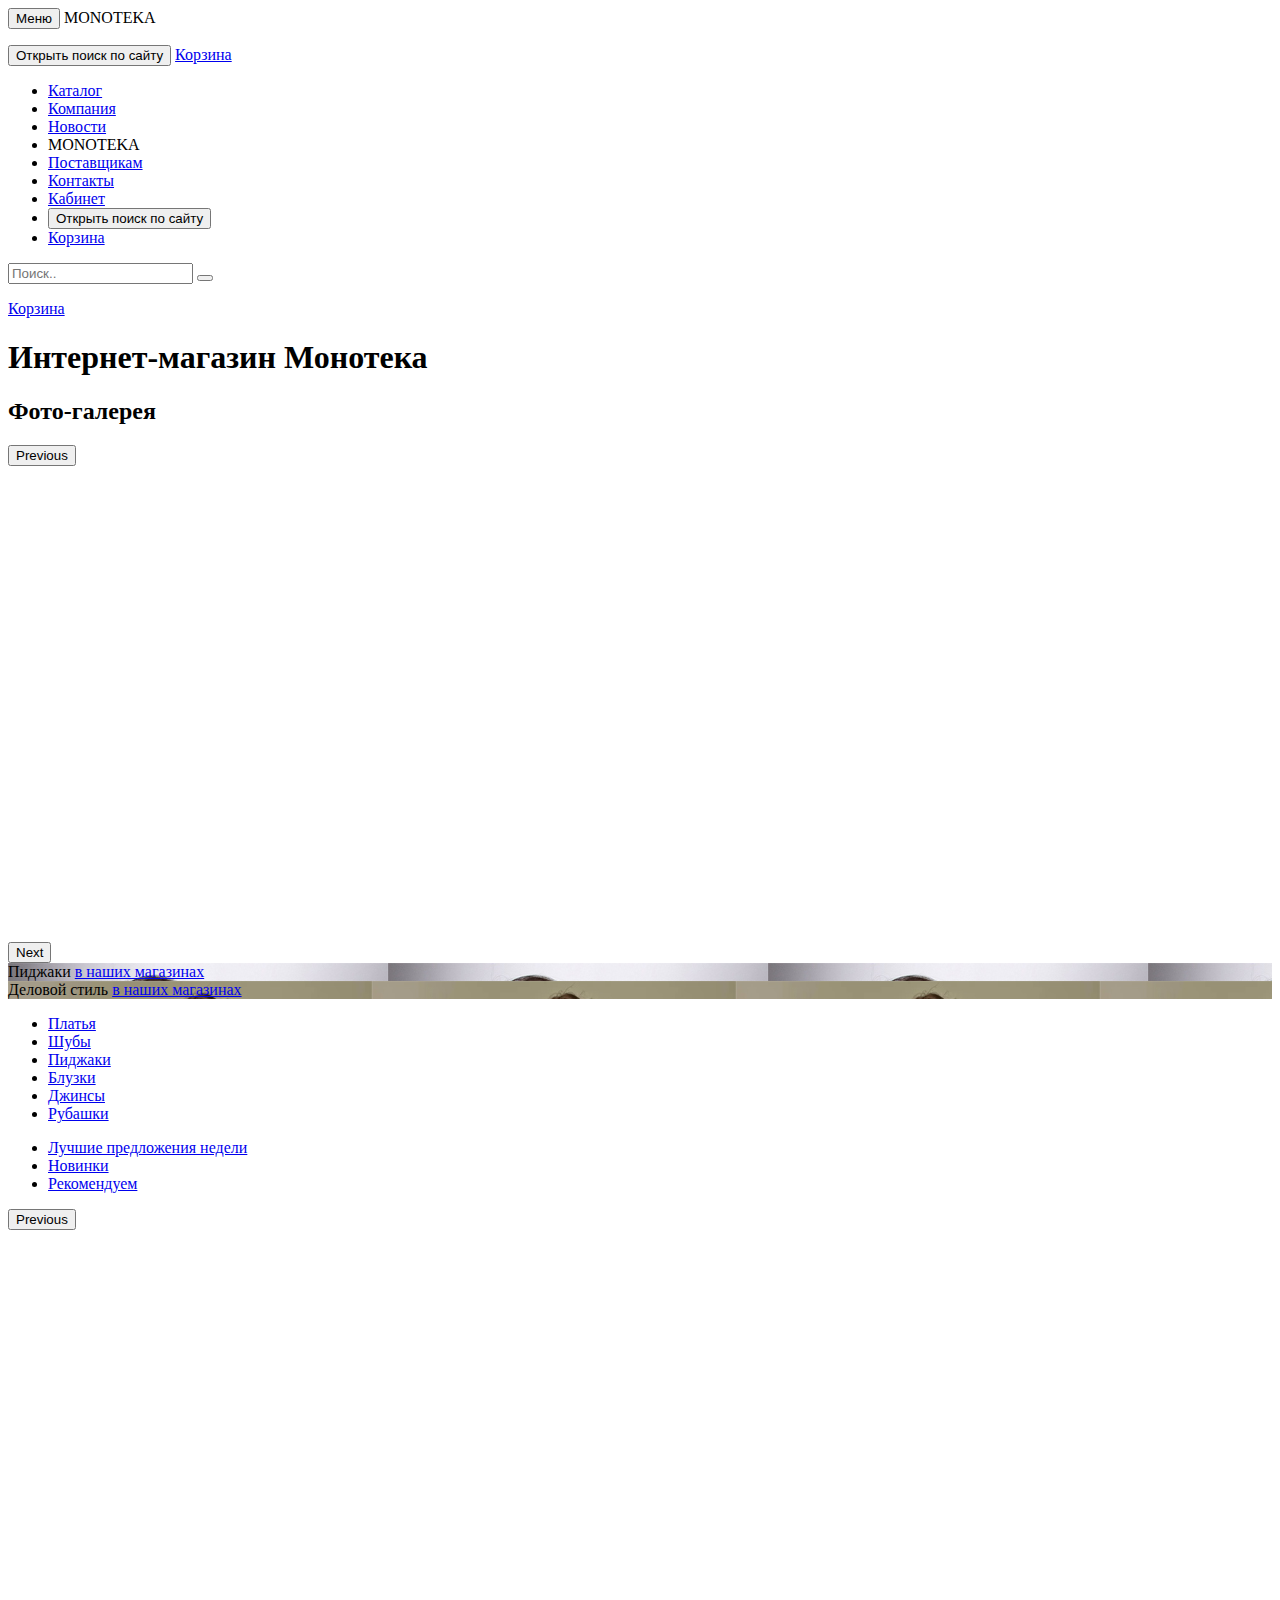
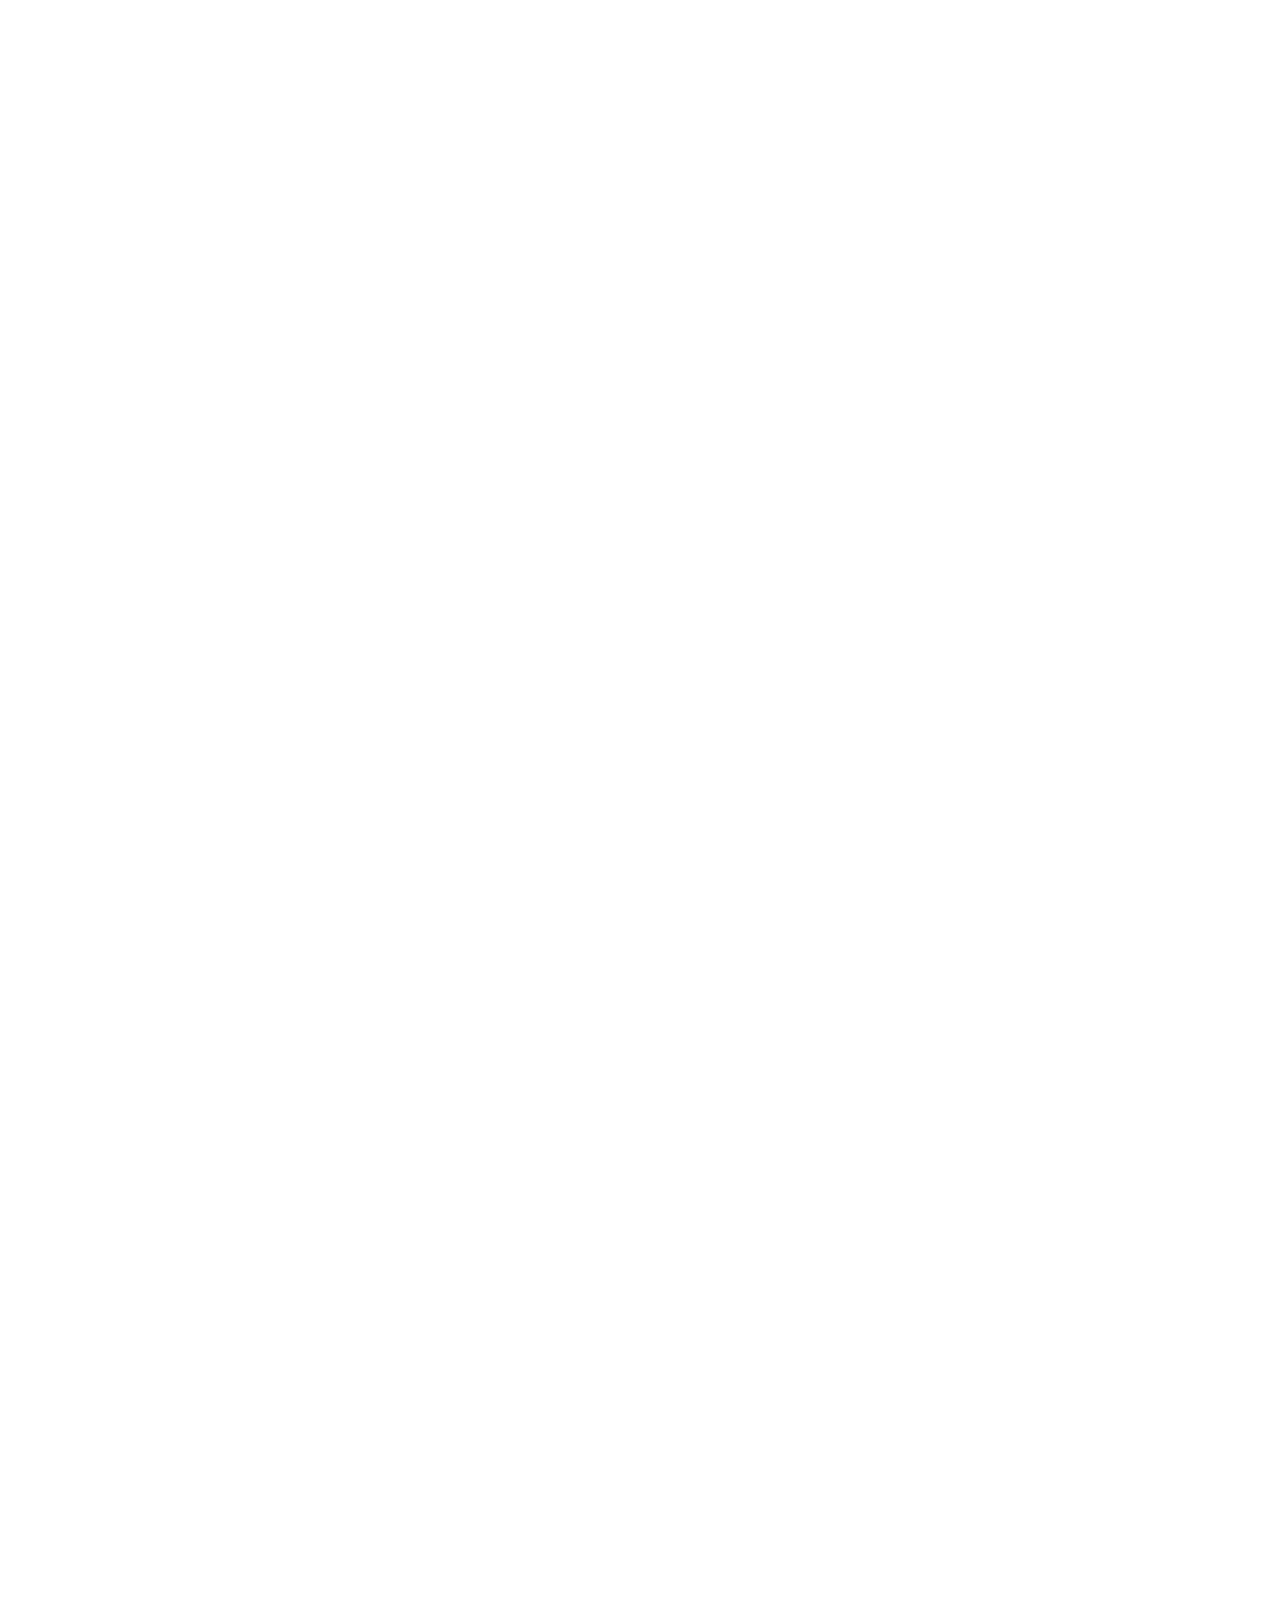
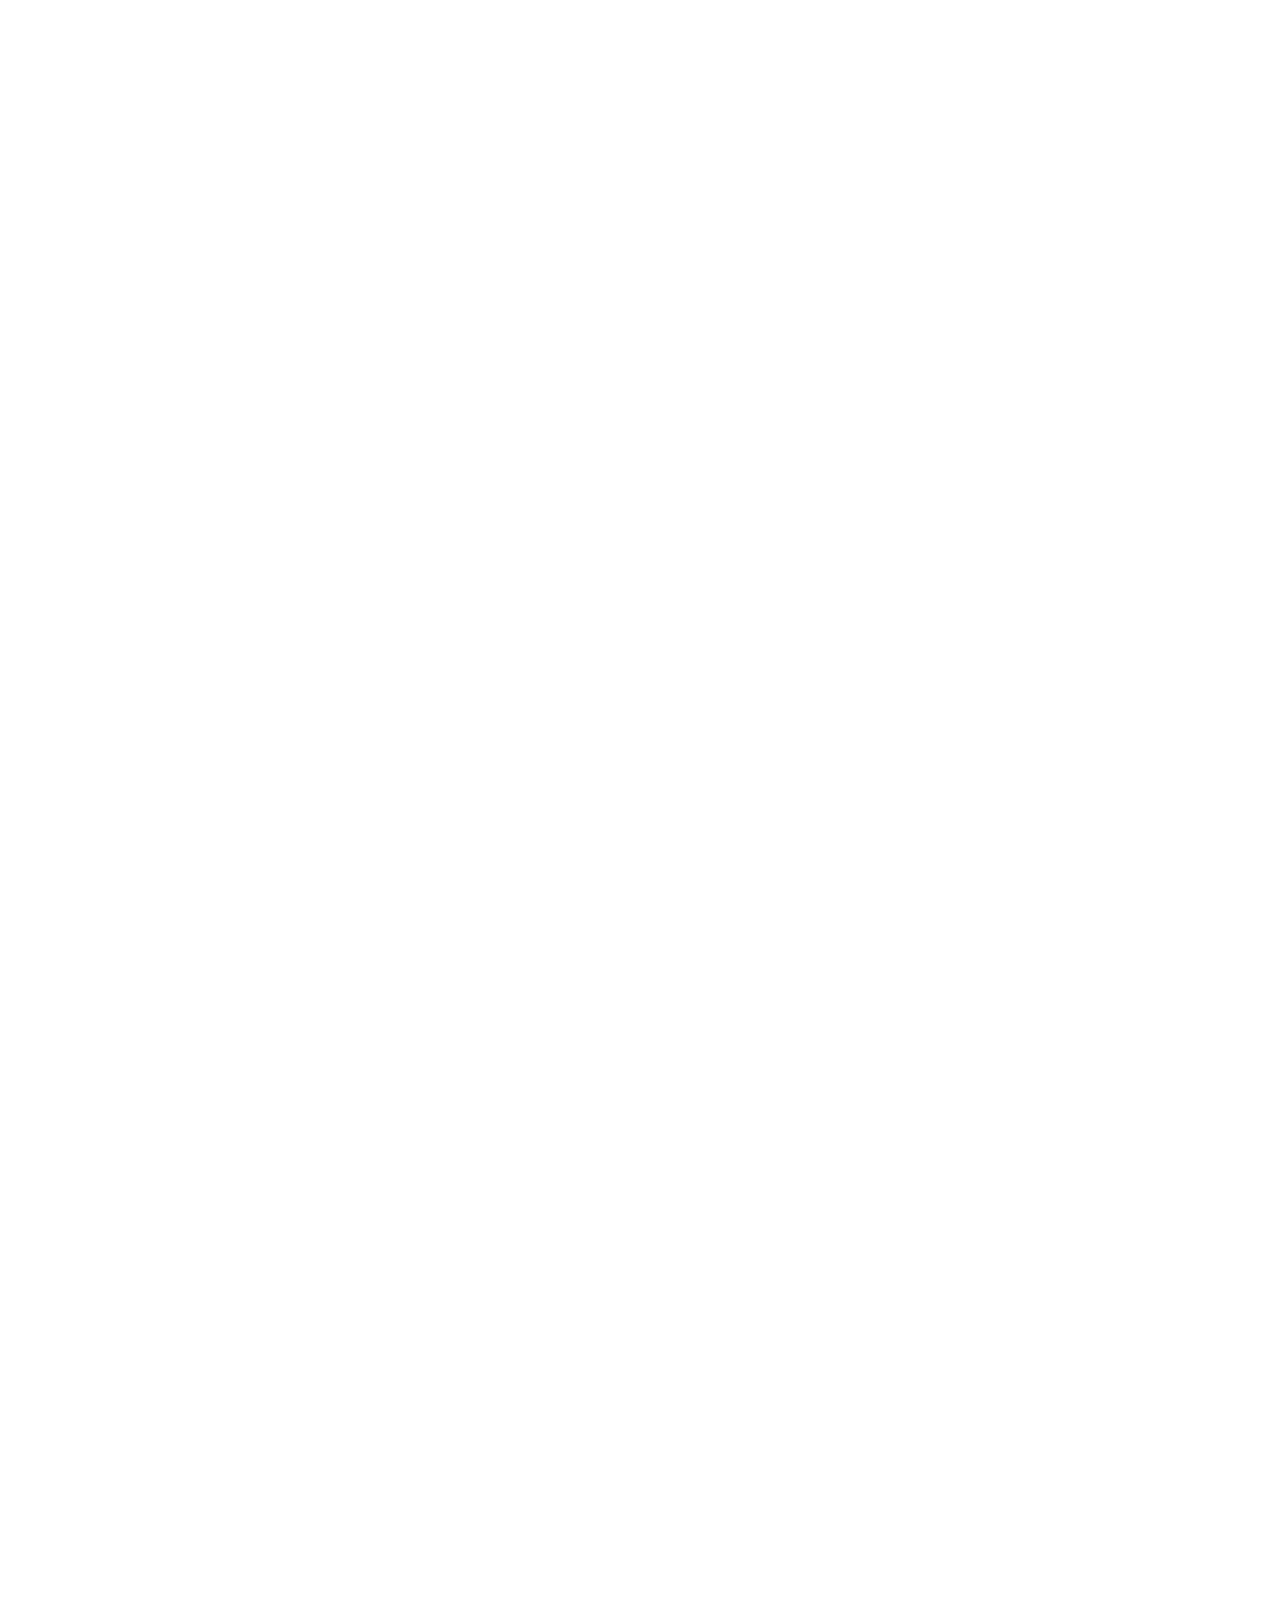
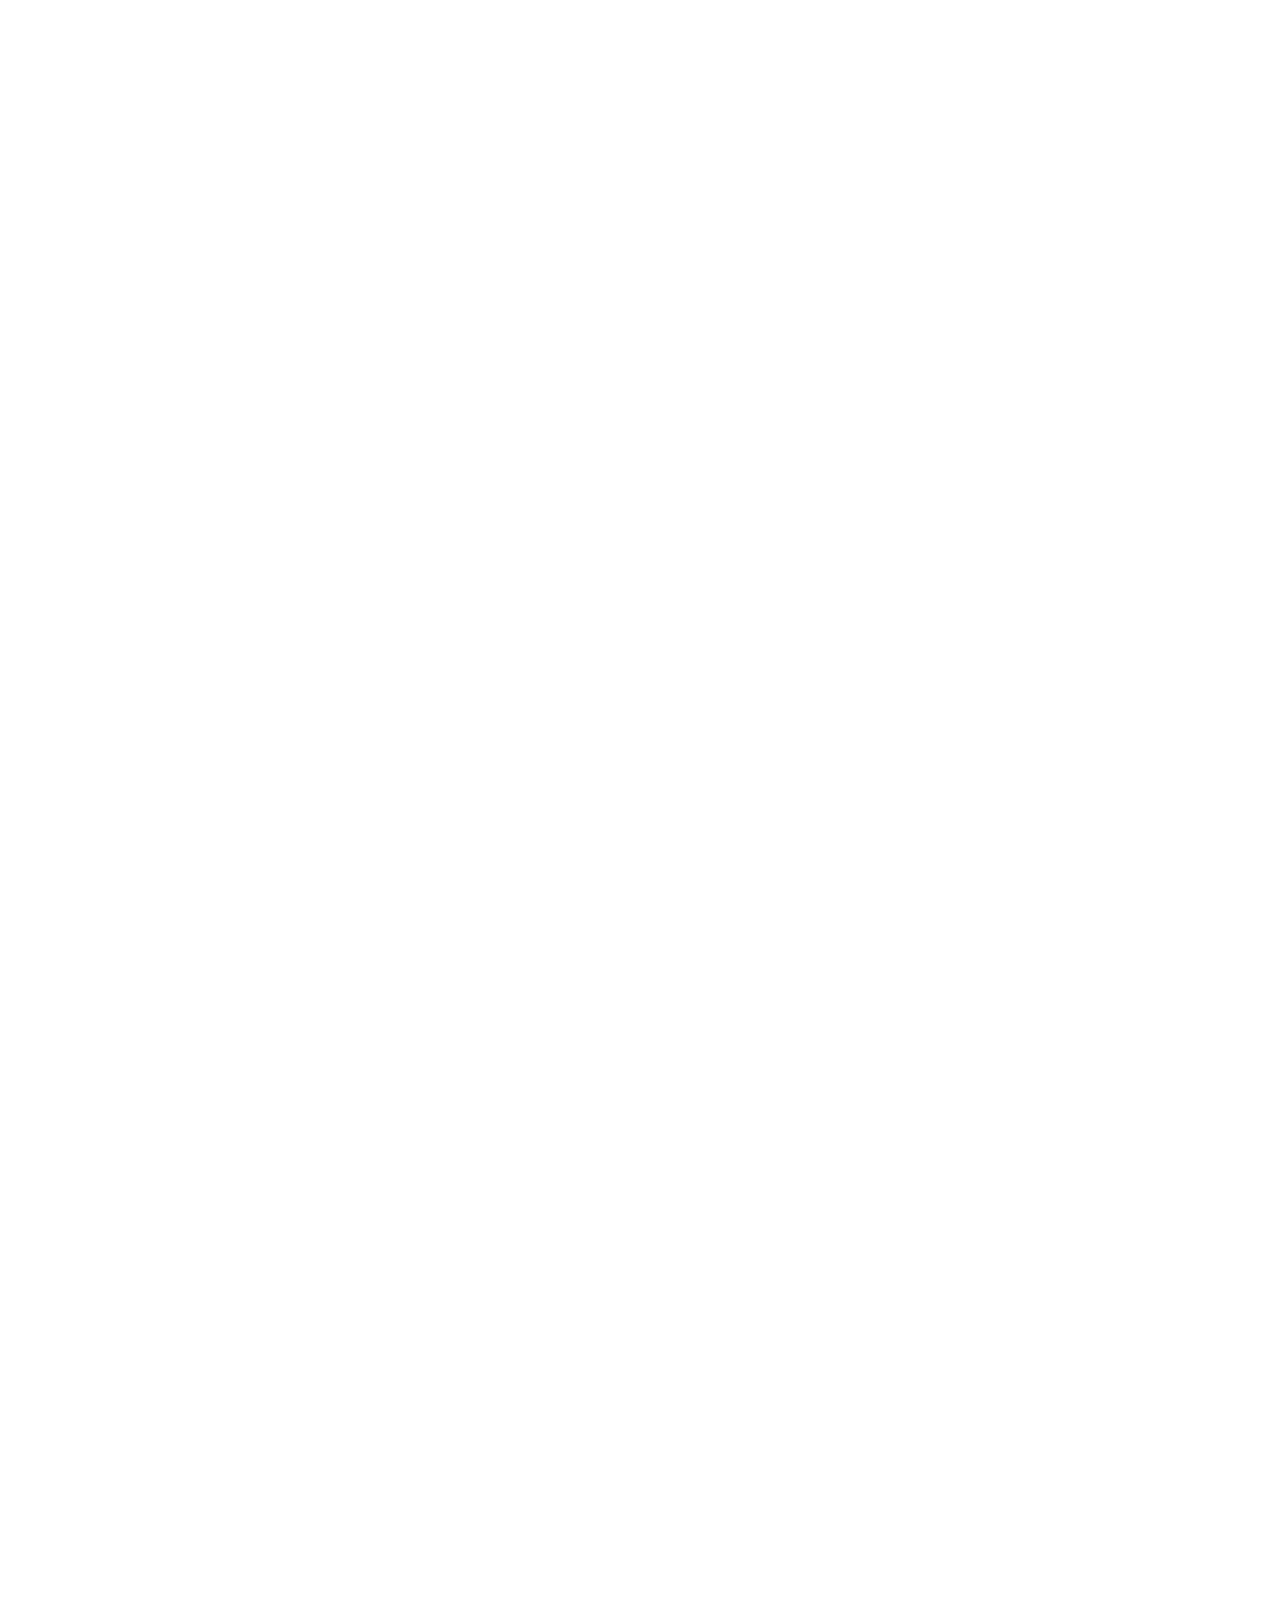
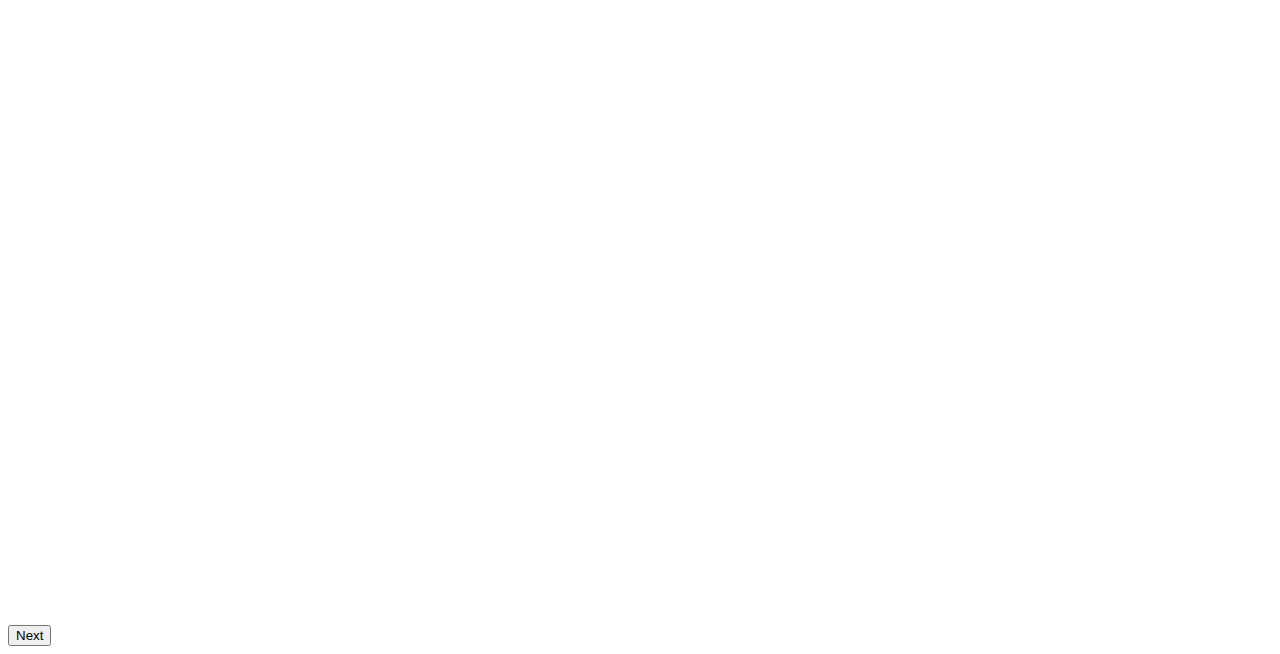
==== pages/commerce/index.html @ 4ea8a6a6 "Верстка одностраничного магазина" ====
<!DOCTYPE html>
<html lang="ru">
  <head>
    <meta charset="UTF-8">
    <link rel="stylesheet" href="/assets/css/style.min.css">
    <link rel="stylesheet" type="text/css" href="/assets/vendors/slick/slick.css">
    <link rel="stylesheet" type="text/css" href="/assets/vendors/slick/slick-theme.css">
    <!-- Useful meta tags -->
    <meta name="viewport" content="width=device-width, initial-scale=1, shrink-to-fit=no">
    <meta name="description" content="">
    <meta name="keywords" content="">
    <meta name="robots" content="index, follow, noodp">
    <meta name="googlebot" content="index, follow">
    <meta name="google" content="notranslate">
    <meta name="format-detection" content="telephone=no">
    <title> Монотека </title>
  </head>
  <body>
    <header class="page-header">
  <div class="container">

    <div class="page-header__mobile-nav">
      <button class="menu-btn menu-btn--closed" type="button" aria-label="Открыть меню">
        <span class="visually-hidden">Меню</span>
      </button>
      <a class="logo logo--mobile">
        <span>MONO</span><span>TEKA</span>
      </a>
      <p class="page-header__wrapper">
        <button class="page-header__btn search-form__btn--mobile" type="button">
          <span class="visually-hidden">Открыть поиск по сайту</span>
        </button>
        <a class="cart" href="#" aria-label="Корзина">
          <span class="visually-hidden">Корзина</span>
        </a>
      </p>
    </div>

    <nav class="site-nav">
      <ul class="site-nav__list">
        <li class="site-nav__item site-nav__item--left site-nav__item--catalog">
          <a  class="site-nav__link site-nav__link--catalog" href="#catalog">
            <span>Каталог</span>
          </a>
        </li>
        <li class="site-nav__item site-nav__item--left">
          <a class="site-nav__link" href="#">Компания</a>
        </li>
        <li class="site-nav__item site-nav__item--left">
          <a class="site-nav__link" href="#">Новости</a>
        </li>
        <li class="site-nav__item site-nav__item--hidden site-nav__item--central">
          <a class="logo logo--desktop">
            <span>MONO</span><span>TEKA</span>
          </a>
        </li>
        <li class="site-nav__item site-nav__item--right">
          <a class="site-nav__link" href="#">Поставщикам</a>
        </li>
        <li class="site-nav__item site-nav__item--right">
          <a class="site-nav__link" href="#">Контакты</a>
        </li>
        <li class="site-nav__item site-nav__item--right">
          <a class="site-nav__link" href="#">Кабинет</a>
        </li>
        <li class="site-nav__item site-nav__item--hidden site-nav__item--search">
          <button class="page-header__btn" type="button">
            <span class="visually-hidden">Открыть поиск по сайту</span>
          </button>
        </li>
        <li class="site-nav__item site-nav__item--hidden site-nav__item--cart">
          <a class="cart" href="#" aria-label="Корзина">
            <span class="visually-hidden">Корзина</span>
          </a>
        </li>
      </ul>
      <form class="search-form search-form--hidden" action="/search/" method="GET">
        <p class="search-form__wrapper">
          <input class="search-form__input" type="search" aria-label="Поиск по сайту" placeholder="Поиск..">
          <button  class="search-form__btn search-form__btn--desktop" type="submit" aria-label="Найти"></button>
        </p>
      </form>
      <a  class="cart cart--mobile" href="#" aria-label="Корзина">
        <span class="visually-hidden">Корзина</span>
      </a>
    </nav>
  </div>
</header>

    
<main>
  <div class="container">
    <h1 class="visually-hidden">Интернет-магазин Монотека</h1>
    <section class="gallery">
      <h2 class="visually-hidden">Фото-галерея</h2>

      <div class="main-slider">
        <div class="main-slider__wrapper" >
          <div class="main-slider__img" style="background-image:url(assets/img/slide001.jpg)"></div>
          <div class="main-slider__caption">
            <p class="main-slider__text">Monoteka-group — лучшие моменты  жизни вместе с нашими платьями</p>
            <a class="btn main-slider__btn" href="#">Купить</a>
          </div>
        </div>
        <div class="main-slider__wrapper">
          <div class="main-slider__img" style="background-image:url(assets/img/slide002.jpg)" aria-label="Рекламное изображение"></div>
          <div class="main-slider__caption">
            <p class="main-slider__text">Monoteka-group — лучшие моменты  жизни вместе с нашими платьями</p>
            <a class="btn main-slider__btn" href="#">Купить</a>
          </div>
        </div>  
        <div class="main-slider__wrapper">
          <div class="main-slider__img" style="background-image:url(assets/img/slide003.jpg)"></div>
          <div class="main-slider__caption">
            <p class="main-slider__text">Monoteka-group — лучшие моменты  жизни вместе с нашими платьями</p>
            <a class="btn main-slider__btn" href="#">Купить</a>
          </div>
        </div>  
      </div>
      <div class="category">
        <div class="category__wrapper" style="background-image:url(assets/img/category001.jpg)" aria-label="Переход в категорию одежды 'Пиджаки'">
          <div class="category__caption">
            <span class="category__title">Пиджаки</span>
            <a class="category__link"href="#">в наших магазинах</a>
          </div>
        </div>
        <div class="category__wrapper" style="background-image:url(assets/img/category002.jpg)" aria-label="Переход в категорию одежды 'Деловой стиль'">
          <div class="category__caption">
            <span class="category__title">Деловой стиль</span>
            <a class="category__link"href="#">в наших магазинах</a>
          </div>
        </div>
      </div>
      <div class="shop-nav">
        <ul class="shop-nav__list">
          <li class="shop-nav__item">
            <a class="shop-nav__link" href="#">Платья</a>
          </li>
          <li class="shop-nav__item">
            <a class="shop-nav__link" href="#">Шубы</a>
          </li>
          <li class="shop-nav__item">
            <a class="shop-nav__link" href="#">Пиджаки </a>
          </li>
          <li class="shop-nav__item">
            <a class="shop-nav__link" href="#">Блузки</a>
          </li>
          <li class="shop-nav__item">
            <a class="shop-nav__link" href="#">Джинсы</a>
          </li>
           <li class="shop-nav__item">
            <a class="shop-nav__link" href="#">Рубашки</a>
          </li>
        </ul>
      </div>
    </section>

    <section class="promo-nav">
      <ul class="promo__list">
        <li class="promo__item">
          <a class="promo__link active" href="#">Лучшие предложения недели</a>
        </li>
        <li class="promo__item">
          <a class="promo__link" href="#">Новинки</a>
        </li>
        <li class="promo__item">
          <a class="promo__link" href="#">Рекомендуем</a>
        </li>
      </ul>
    </section>

    <section class="catalog" id="catalog">
      <div class="catalog__slider">

     

        <div class="catalog__slide">
          <article class="card">
            <header class="card__header">
              <h3 class="card__title">Кожаная юбка</h3>
              <p class="card__description">Описание: Полосатая кофта из полосатого трикотажа, без молнии</p>
            </header>
            <div class="card__image" style="background-image:url(assets/img/item001-2.jpg)" aria-label="Изображение товара">
              <span class="card__badge card__badge--france">new</span>
            </div>
            <div class="card__detail">
              <div class="size">
                <h4 class="size__title">Размер</h4>
                <ul class="size__list">

                 
                  <li class="size__item">
                    <button class="size__btn active" type="bytton">44</button>
                  </li>
                 

                </ul>
              </div>
              <div class="price">
                <p class="price__wrapper">
                  <span class="price__value price__value--old"></span>
                  <span class="price__value price__value--actual">790р.</span>
                </p>
                <button class="cart cart--btn--orange" type="button">
                </button>
              </div>
            </div>
          </article>

          <div class="card__shadow">
            <table class="table table--shadow">
              <tr class="table__row">
                <th>Материал</th>
                <td>Кожа</td>
              </tr>
              <tr class="table__row">
                <th>Сезон</th>
                <td>Лето</td>
              </tr>
              <tr class="table__row">
                <th>Страна-производитель</th>
                <td>Франция</td>
              </tr>
              <tr class="table__row">
                <th>Длина</th>
                <td>Мини</td>
              </tr>
            </table>
            <a class="card__shadow-link" href="#"> Перейти в карточку</a>
          </div>
        </div>

      

        <div class="catalog__slide">
          <article class="card">
            <header class="card__header">
              <h3 class="card__title">Платье в горох с поясом</h3>
              <p class="card__description">Описание: Полосатая кофта из полосатого трикотажа, без молнии</p>
            </header>
            <div class="card__image" style="background-image:url(assets/img/item002-2.jpg)" aria-label="Изображение товара">
              <span class="card__badge card__badge--italy">sale</span>
            </div>
            <div class="card__detail">
              <div class="size">
                <h4 class="size__title">Размер</h4>
                <ul class="size__list">

                 
                  <li class="size__item">
                    <button class="size__btn active" type="bytton">44</button>
                  </li>
                 
                  <li class="size__item">
                    <button class="size__btn " type="bytton">46</button>
                  </li>
                 
                  <li class="size__item">
                    <button class="size__btn " type="bytton">48</button>
                  </li>
                 

                </ul>
              </div>
              <div class="price">
                <p class="price__wrapper">
                  <span class="price__value price__value--old">1190р.</span>
                  <span class="price__value price__value--actual">790р.</span>
                </p>
                <button class="cart cart--btn--orange" type="button">
                </button>
              </div>
            </div>
          </article>

          <div class="card__shadow">
            <table class="table table--shadow">
              <tr class="table__row">
                <th>Материал</th>
                <td>Хлопок</td>
              </tr>
              <tr class="table__row">
                <th>Сезон</th>
                <td>Лето</td>
              </tr>
              <tr class="table__row">
                <th>Страна-производитель</th>
                <td>Италия</td>
              </tr>
              <tr class="table__row">
                <th>Длина</th>
                <td>Мини</td>
              </tr>
            </table>
            <a class="card__shadow-link" href="#"> Перейти в карточку</a>
          </div>
        </div>

      

        <div class="catalog__slide">
          <article class="card">
            <header class="card__header">
              <h3 class="card__title">розовое платье</h3>
              <p class="card__description">Описание: Полосатая кофта из полосатого трикотажа, без молнии</p>
            </header>
            <div class="card__image" style="background-image:url(assets/img/item003-2.jpg)" aria-label="Изображение товара">
              <span class="card__badge card__badge--france">new</span>
            </div>
            <div class="card__detail">
              <div class="size">
                <h4 class="size__title">Размер</h4>
                <ul class="size__list">

                 
                  <li class="size__item">
                    <button class="size__btn active" type="bytton">44</button>
                  </li>
                 
                  <li class="size__item">
                    <button class="size__btn " type="bytton">46</button>
                  </li>
                 
                  <li class="size__item">
                    <button class="size__btn " type="bytton">48</button>
                  </li>
                 

                </ul>
              </div>
              <div class="price">
                <p class="price__wrapper">
                  <span class="price__value price__value--old"></span>
                  <span class="price__value price__value--actual">790р.</span>
                </p>
                <button class="cart cart--btn--orange" type="button">
                </button>
              </div>
            </div>
          </article>

          <div class="card__shadow">
            <table class="table table--shadow">
              <tr class="table__row">
                <th>Материал</th>
                <td>Хлопок</td>
              </tr>
              <tr class="table__row">
                <th>Сезон</th>
                <td>Лето</td>
              </tr>
              <tr class="table__row">
                <th>Страна-производитель</th>
                <td>Франция</td>
              </tr>
              <tr class="table__row">
                <th>Длина</th>
                <td>Мини</td>
              </tr>
            </table>
            <a class="card__shadow-link" href="#"> Перейти в карточку</a>
          </div>
        </div>

      

        <div class="catalog__slide">
          <article class="card">
            <header class="card__header">
              <h3 class="card__title">Полосатая кофта</h3>
              <p class="card__description">Описание: Полосатая кофта из полосатого трикотажа, без молнии</p>
            </header>
            <div class="card__image" style="background-image:url(assets/img/item004-2.jpg)" aria-label="Изображение товара">
              <span class="card__badge card__badge--france">new</span>
            </div>
            <div class="card__detail">
              <div class="size">
                <h4 class="size__title">Размер</h4>
                <ul class="size__list">

                 
                  <li class="size__item">
                    <button class="size__btn active" type="bytton">44</button>
                  </li>
                 

                </ul>
              </div>
              <div class="price">
                <p class="price__wrapper">
                  <span class="price__value price__value--old"></span>
                  <span class="price__value price__value--actual">790р.</span>
                </p>
                <button class="cart cart--btn--orange" type="button">
                </button>
              </div>
            </div>
          </article>

          <div class="card__shadow">
            <table class="table table--shadow">
              <tr class="table__row">
                <th>Материал</th>
                <td>Трикотаж</td>
              </tr>
              <tr class="table__row">
                <th>Сезон</th>
                <td>Лето</td>
              </tr>
              <tr class="table__row">
                <th>Страна-производитель</th>
                <td>Франция</td>
              </tr>
              <tr class="table__row">
                <th>Длина</th>
                <td>Мини</td>
              </tr>
            </table>
            <a class="card__shadow-link" href="#"> Перейти в карточку</a>
          </div>
        </div>

      

        <div class="catalog__slide">
          <article class="card">
            <header class="card__header">
              <h3 class="card__title">розовое платье</h3>
              <p class="card__description">Описание: Полосатая кофта из полосатого трикотажа, без молнии</p>
            </header>
            <div class="card__image" style="background-image:url(assets/img/item003-2.jpg)" aria-label="Изображение товара">
              <span class="card__badge card__badge--france">new</span>
            </div>
            <div class="card__detail">
              <div class="size">
                <h4 class="size__title">Размер</h4>
                <ul class="size__list">

                 
                  <li class="size__item">
                    <button class="size__btn active" type="bytton">44</button>
                  </li>
                 
                  <li class="size__item">
                    <button class="size__btn " type="bytton">46</button>
                  </li>
                 
                  <li class="size__item">
                    <button class="size__btn " type="bytton">48</button>
                  </li>
                 

                </ul>
              </div>
              <div class="price">
                <p class="price__wrapper">
                  <span class="price__value price__value--old"></span>
                  <span class="price__value price__value--actual">790р.</span>
                </p>
                <button class="cart cart--btn--orange" type="button">
                </button>
              </div>
            </div>
          </article>

          <div class="card__shadow">
            <table class="table table--shadow">
              <tr class="table__row">
                <th>Материал</th>
                <td>Хлопок</td>
              </tr>
              <tr class="table__row">
                <th>Сезон</th>
                <td>Лето</td>
              </tr>
              <tr class="table__row">
                <th>Страна-производитель</th>
                <td>Франция</td>
              </tr>
              <tr class="table__row">
                <th>Длина</th>
                <td>Мини</td>
              </tr>
            </table>
            <a class="card__shadow-link" href="#"> Перейти в карточку</a>
          </div>
        </div>

      
      
      </div>
    </section>
  </div>
</main>



    <script src="https://cdnjs.cloudflare.com/ajax/libs/jquery/1.7.2/jquery.min.js"></script>
    <script src="assets/js/main.min.js"></script>
    <script src="assets/vendors/slick/slick.min.js"></script>
    
<script>
$('.main-slider').slick();

$('.catalog__slider').slick({
  slidesToShow: 4,
  slidesToScroll: 1,
  arrows: true,
  dots: false,
  centerMode: false,
  focusOnSelect: true,
  infinite: true,
  responsive: [
      {
        breakpoint: 576,
        settings: {
          slidesToShow: 1,
          slidesToScroll: 1,
        }
      },
       {
        breakpoint: 992,
        settings: {
          slidesToShow: 2,
          slidesToScroll: 1
        }
      },
      {
        breakpoint: 1200,
        settings: {
          slidesToShow: 3,
          slidesToScroll: 1
        }
      }
    ]
  });
</script>


   
  </body>
</html>
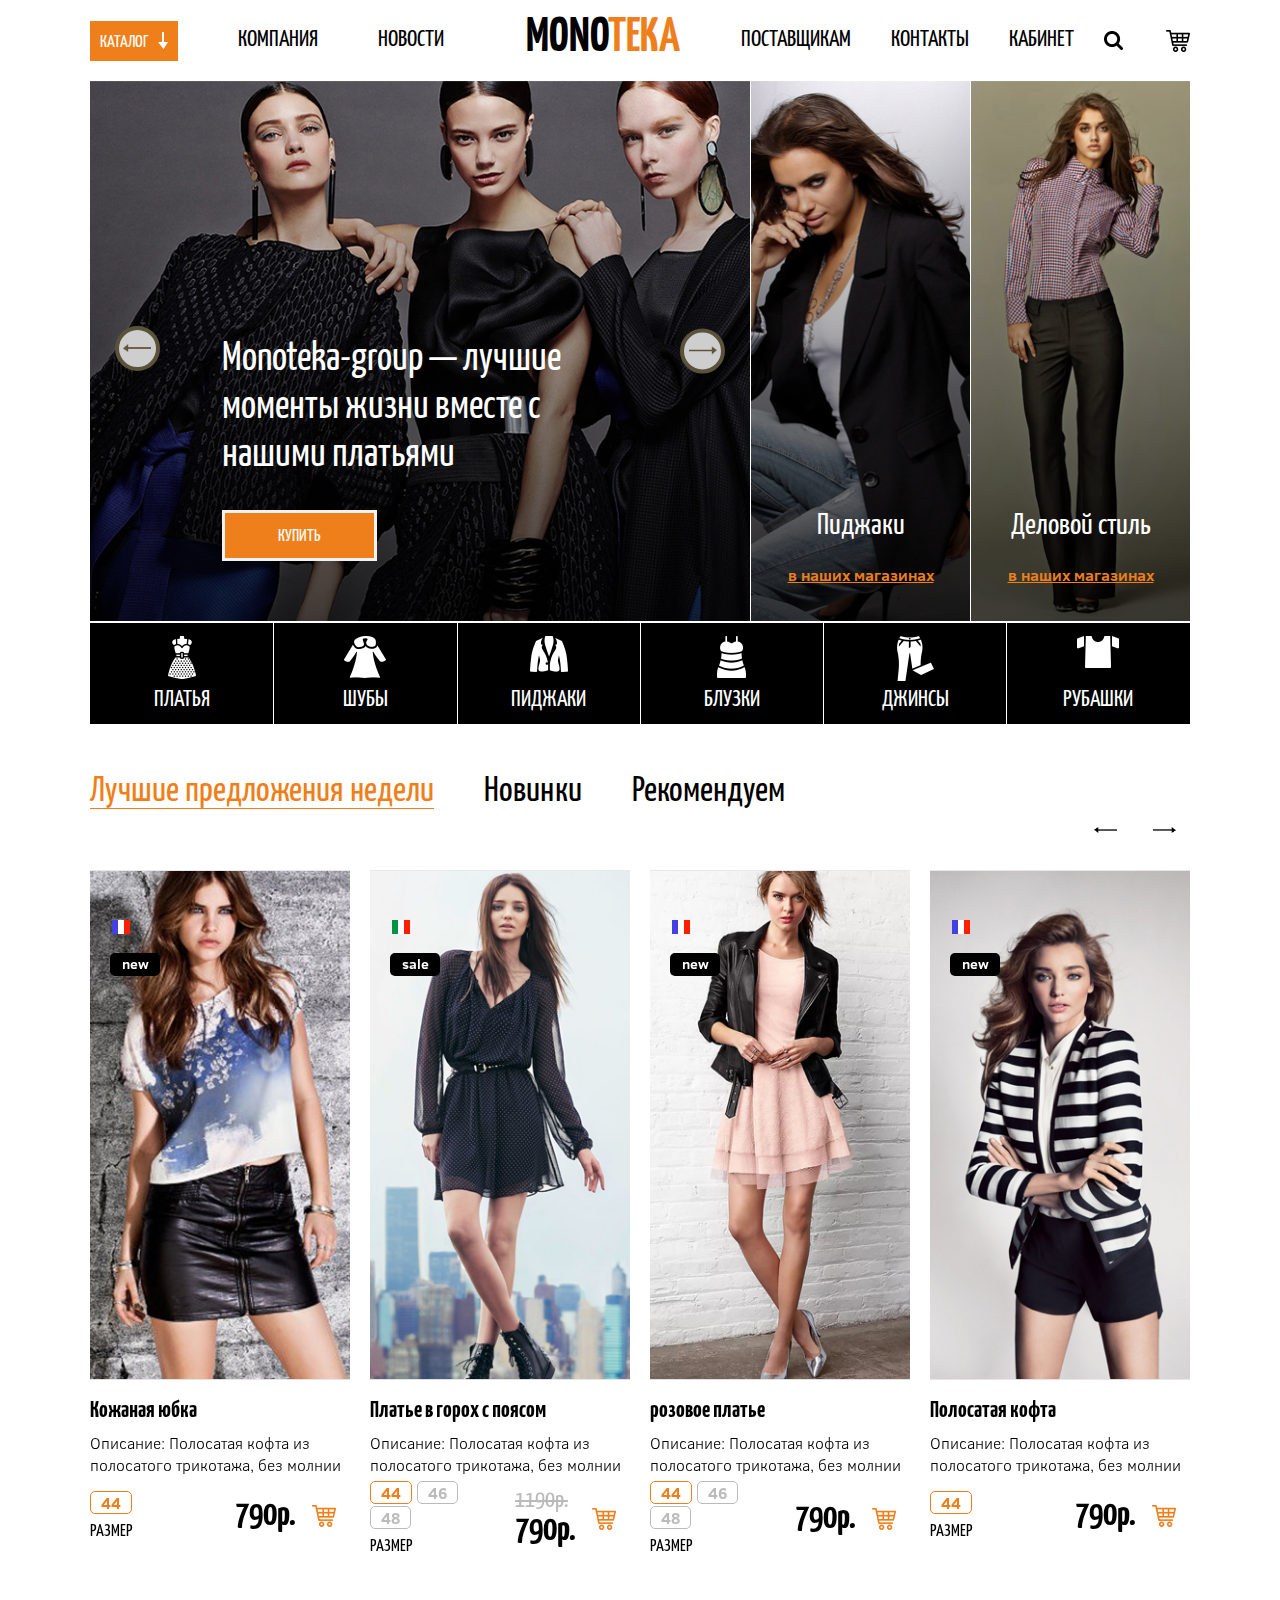
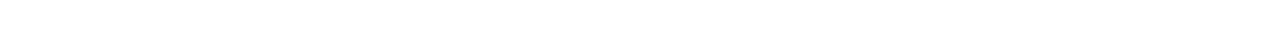
==== commit 7f4b2fc7: "Исправила пути к стилям в проекте e-commerce" ====
--- a/pages/commerce/index.html
+++ b/pages/commerce/index.html
@@ -2,9 +2,9 @@
 <html lang="ru">
   <head>
     <meta charset="UTF-8">
-    <link rel="stylesheet" href="/assets/css/style.min.css">
-    <link rel="stylesheet" type="text/css" href="/assets/vendors/slick/slick.css">
-    <link rel="stylesheet" type="text/css" href="/assets/vendors/slick/slick-theme.css">
+    <link rel="stylesheet" href="assets/css/style.min.css">
+    <link rel="stylesheet" type="text/css" href="assets/vendors/slick/slick.css">
+    <link rel="stylesheet" type="text/css" href="assets/vendors/slick/slick-theme.css">
     <!-- Useful meta tags -->
     <meta name="viewport" content="width=device-width, initial-scale=1, shrink-to-fit=no">
     <meta name="description" content="">
@@ -17,526 +17,489 @@
   </head>
   <body>
     <header class="page-header">
-  <div class="container">
-
-    <div class="page-header__mobile-nav">
-      <button class="menu-btn menu-btn--closed" type="button" aria-label="Открыть меню">
-        <span class="visually-hidden">Меню</span>
-      </button>
-      <a class="logo logo--mobile">
-        <span>MONO</span><span>TEKA</span>
-      </a>
-      <p class="page-header__wrapper">
-        <button class="page-header__btn search-form__btn--mobile" type="button">
-          <span class="visually-hidden">Открыть поиск по сайту</span>
-        </button>
-        <a class="cart" href="#" aria-label="Корзина">
-          <span class="visually-hidden">Корзина</span>
-        </a>
-      </p>
-    </div>
-
-    <nav class="site-nav">
-      <ul class="site-nav__list">
-        <li class="site-nav__item site-nav__item--left site-nav__item--catalog">
-          <a  class="site-nav__link site-nav__link--catalog" href="#catalog">
-            <span>Каталог</span>
-          </a>
-        </li>
-        <li class="site-nav__item site-nav__item--left">
-          <a class="site-nav__link" href="#">Компания</a>
-        </li>
-        <li class="site-nav__item site-nav__item--left">
-          <a class="site-nav__link" href="#">Новости</a>
-        </li>
-        <li class="site-nav__item site-nav__item--hidden site-nav__item--central">
-          <a class="logo logo--desktop">
+      <div class="container">
+
+        <div class="page-header__mobile-nav">
+          <button class="menu-btn menu-btn--closed" type="button" aria-label="Открыть меню">
+            <span class="visually-hidden">Меню</span>
+          </button>
+          <a class="logo logo--mobile">
             <span>MONO</span><span>TEKA</span>
           </a>
-        </li>
-        <li class="site-nav__item site-nav__item--right">
-          <a class="site-nav__link" href="#">Поставщикам</a>
-        </li>
-        <li class="site-nav__item site-nav__item--right">
-          <a class="site-nav__link" href="#">Контакты</a>
-        </li>
-        <li class="site-nav__item site-nav__item--right">
-          <a class="site-nav__link" href="#">Кабинет</a>
-        </li>
-        <li class="site-nav__item site-nav__item--hidden site-nav__item--search">
-          <button class="page-header__btn" type="button">
-            <span class="visually-hidden">Открыть поиск по сайту</span>
-          </button>
-        </li>
-        <li class="site-nav__item site-nav__item--hidden site-nav__item--cart">
-          <a class="cart" href="#" aria-label="Корзина">
+          <p class="page-header__wrapper">
+            <button class="page-header__btn search-form__btn--mobile" type="button">
+              <span class="visually-hidden">Открыть поиск по сайту</span>
+            </button>
+            <a class="cart" href="#" aria-label="Корзина">
+              <span class="visually-hidden">Корзина</span>
+            </a>
+          </p>
+        </div>
+
+        <nav class="site-nav">
+          <ul class="site-nav__list">
+            <li class="site-nav__item site-nav__item--left site-nav__item--catalog">
+              <a  class="site-nav__link site-nav__link--catalog" href="#catalog">
+                <span>Каталог</span>
+              </a>
+            </li>
+            <li class="site-nav__item site-nav__item--left">
+              <a class="site-nav__link" href="#">Компания</a>
+            </li>
+            <li class="site-nav__item site-nav__item--left">
+              <a class="site-nav__link" href="#">Новости</a>
+            </li>
+            <li class="site-nav__item site-nav__item--hidden site-nav__item--central">
+              <a class="logo logo--desktop">
+                <span>MONO</span><span>TEKA</span>
+              </a>
+            </li>
+            <li class="site-nav__item site-nav__item--right">
+              <a class="site-nav__link" href="#">Поставщикам</a>
+            </li>
+            <li class="site-nav__item site-nav__item--right">
+              <a class="site-nav__link" href="#">Контакты</a>
+            </li>
+            <li class="site-nav__item site-nav__item--right">
+              <a class="site-nav__link" href="#">Кабинет</a>
+            </li>
+            <li class="site-nav__item site-nav__item--hidden site-nav__item--search">
+              <button class="page-header__btn" type="button">
+                <span class="visually-hidden">Открыть поиск по сайту</span>
+              </button>
+            </li>
+            <li class="site-nav__item site-nav__item--hidden site-nav__item--cart">
+              <a class="cart" href="#" aria-label="Корзина">
+                <span class="visually-hidden">Корзина</span>
+              </a>
+            </li>
+          </ul>
+          <form class="search-form search-form--hidden" action="/search/" method="GET">
+            <p class="search-form__wrapper">
+              <input class="search-form__input" type="search" aria-label="Поиск по сайту" placeholder="Поиск..">
+              <button  class="search-form__btn search-form__btn--desktop" type="submit" aria-label="Найти"></button>
+            </p>
+          </form>
+          <a  class="cart cart--mobile" href="#" aria-label="Корзина">
             <span class="visually-hidden">Корзина</span>
           </a>
-        </li>
-      </ul>
-      <form class="search-form search-form--hidden" action="/search/" method="GET">
-        <p class="search-form__wrapper">
-          <input class="search-form__input" type="search" aria-label="Поиск по сайту" placeholder="Поиск..">
-          <button  class="search-form__btn search-form__btn--desktop" type="submit" aria-label="Найти"></button>
-        </p>
-      </form>
-      <a  class="cart cart--mobile" href="#" aria-label="Корзина">
-        <span class="visually-hidden">Корзина</span>
-      </a>
-    </nav>
-  </div>
-</header>
-
+        </nav>
+      </div>
+    </header>
     
-<main>
-  <div class="container">
-    <h1 class="visually-hidden">Интернет-магазин Монотека</h1>
-    <section class="gallery">
-      <h2 class="visually-hidden">Фото-галерея</h2>
-
-      <div class="main-slider">
-        <div class="main-slider__wrapper" >
-          <div class="main-slider__img" style="background-image:url(assets/img/slide001.jpg)"></div>
-          <div class="main-slider__caption">
-            <p class="main-slider__text">Monoteka-group — лучшие моменты  жизни вместе с нашими платьями</p>
-            <a class="btn main-slider__btn" href="#">Купить</a>
+    <main>
+      <div class="container">
+        <h1 class="visually-hidden">Интернет-магазин Монотека</h1>
+        <section class="gallery">
+          <h2 class="visually-hidden">Фото-галерея</h2>
+
+          <div class="main-slider">
+            <div class="main-slider__wrapper" >
+              <div class="main-slider__img" style="background-image:url(assets/img/slide001.jpg)"></div>
+              <div class="main-slider__caption">
+                <p class="main-slider__text">Monoteka-group — лучшие моменты  жизни вместе с нашими платьями</p>
+                <a class="btn main-slider__btn" href="#">Купить</a>
+              </div>
+            </div>
+            <div class="main-slider__wrapper">
+              <div class="main-slider__img" style="background-image:url(assets/img/slide002.jpg)" aria-label="Рекламное изображение"></div>
+              <div class="main-slider__caption">
+                <p class="main-slider__text">Monoteka-group — лучшие моменты  жизни вместе с нашими платьями</p>
+                <a class="btn main-slider__btn" href="#">Купить</a>
+              </div>
+            </div>  
+            <div class="main-slider__wrapper">
+              <div class="main-slider__img" style="background-image:url(assets/img/slide003.jpg)"></div>
+              <div class="main-slider__caption">
+                <p class="main-slider__text">Monoteka-group — лучшие моменты  жизни вместе с нашими платьями</p>
+                <a class="btn main-slider__btn" href="#">Купить</a>
+              </div>
+            </div>  
           </div>
-        </div>
-        <div class="main-slider__wrapper">
-          <div class="main-slider__img" style="background-image:url(assets/img/slide002.jpg)" aria-label="Рекламное изображение"></div>
-          <div class="main-slider__caption">
-            <p class="main-slider__text">Monoteka-group — лучшие моменты  жизни вместе с нашими платьями</p>
-            <a class="btn main-slider__btn" href="#">Купить</a>
+          <div class="category">
+            <div class="category__wrapper" style="background-image:url(assets/img/category001.jpg)" aria-label="Переход в категорию одежды 'Пиджаки'">
+              <div class="category__caption">
+                <span class="category__title">Пиджаки</span>
+                <a class="category__link"href="#">в наших магазинах</a>
+              </div>
+            </div>
+            <div class="category__wrapper" style="background-image:url(assets/img/category002.jpg)" aria-label="Переход в категорию одежды 'Деловой стиль'">
+              <div class="category__caption">
+                <span class="category__title">Деловой стиль</span>
+                <a class="category__link"href="#">в наших магазинах</a>
+              </div>
+            </div>
           </div>
-        </div>  
-        <div class="main-slider__wrapper">
-          <div class="main-slider__img" style="background-image:url(assets/img/slide003.jpg)"></div>
-          <div class="main-slider__caption">
-            <p class="main-slider__text">Monoteka-group — лучшие моменты  жизни вместе с нашими платьями</p>
-            <a class="btn main-slider__btn" href="#">Купить</a>
+          <div class="shop-nav">
+            <ul class="shop-nav__list">
+              <li class="shop-nav__item">
+                <a class="shop-nav__link" href="#">Платья</a>
+              </li>
+              <li class="shop-nav__item">
+                <a class="shop-nav__link" href="#">Шубы</a>
+              </li>
+              <li class="shop-nav__item">
+                <a class="shop-nav__link" href="#">Пиджаки </a>
+              </li>
+              <li class="shop-nav__item">
+                <a class="shop-nav__link" href="#">Блузки</a>
+              </li>
+              <li class="shop-nav__item">
+                <a class="shop-nav__link" href="#">Джинсы</a>
+              </li>
+               <li class="shop-nav__item">
+                <a class="shop-nav__link" href="#">Рубашки</a>
+              </li>
+            </ul>
           </div>
-        </div>  
+        </section>
+
+        <section class="promo-nav">
+          <ul class="promo__list">
+            <li class="promo__item">
+              <a class="promo__link active" href="#">Лучшие предложения недели</a>
+            </li>
+            <li class="promo__item">
+              <a class="promo__link" href="#">Новинки</a>
+            </li>
+            <li class="promo__item">
+              <a class="promo__link" href="#">Рекомендуем</a>
+            </li>
+          </ul>
+        </section>
+
+        <section class="catalog" id="catalog">
+          <div class="catalog__slider">
+
+            <div class="catalog__slide">
+              <article class="card">
+                <header class="card__header">
+                  <h3 class="card__title">Кожаная юбка</h3>
+                  <p class="card__description">Описание: Полосатая кофта из полосатого трикотажа, без молнии</p>
+                </header>
+                <div class="card__image" style="background-image:url(assets/img/item001-2.jpg)" aria-label="Изображение товара">
+                  <span class="card__badge card__badge--france">new</span>
+                </div>
+                <div class="card__detail">
+                  <div class="size">
+                    <h4 class="size__title">Размер</h4>
+                    <ul class="size__list">
+                      <li class="size__item">
+                        <button class="size__btn active" type="bytton">44</button>
+                      </li>
+                    </ul>
+                  </div>
+                  <div class="price">
+                    <p class="price__wrapper">
+                      <span class="price__value price__value--old"></span>
+                      <span class="price__value price__value--actual">790р.</span>
+                    </p>
+                    <button class="cart cart--btn--orange" type="button">
+                    </button>
+                  </div>
+                </div>
+              </article>
+
+              <div class="card__shadow">
+                <table class="table table--shadow">
+                  <tr class="table__row">
+                    <th>Материал</th>
+                    <td>Кожа</td>
+                  </tr>
+                  <tr class="table__row">
+                    <th>Сезон</th>
+                    <td>Лето</td>
+                  </tr>
+                  <tr class="table__row">
+                    <th>Страна-производитель</th>
+                    <td>Франция</td>
+                  </tr>
+                  <tr class="table__row">
+                    <th>Длина</th>
+                    <td>Мини</td>
+                  </tr>
+                </table>
+                <a class="card__shadow-link" href="#"> Перейти в карточку</a>
+              </div>
+            </div>
+
+            <div class="catalog__slide">
+              <article class="card">
+                <header class="card__header">
+                  <h3 class="card__title">Платье в горох с поясом</h3>
+                  <p class="card__description">Описание: Полосатая кофта из полосатого трикотажа, без молнии</p>
+                </header>
+                <div class="card__image" style="background-image:url(assets/img/item002-2.jpg)" aria-label="Изображение товара">
+                  <span class="card__badge card__badge--italy">sale</span>
+                </div>
+                <div class="card__detail">
+                  <div class="size">
+                    <h4 class="size__title">Размер</h4>
+                    <ul class="size__list">
+                      <li class="size__item">
+                        <button class="size__btn active" type="bytton">44</button>
+                      </li>
+                     
+                      <li class="size__item">
+                        <button class="size__btn " type="bytton">46</button>
+                      </li>
+                     
+                      <li class="size__item">
+                        <button class="size__btn " type="bytton">48</button>
+                      </li>
+                    </ul>
+                  </div>
+                  <div class="price">
+                    <p class="price__wrapper">
+                      <span class="price__value price__value--old">1190р.</span>
+                      <span class="price__value price__value--actual">790р.</span>
+                    </p>
+                    <button class="cart cart--btn--orange" type="button">
+                    </button>
+                  </div>
+                </div>
+              </article>
+
+              <div class="card__shadow">
+                <table class="table table--shadow">
+                  <tr class="table__row">
+                    <th>Материал</th>
+                    <td>Хлопок</td>
+                  </tr>
+                  <tr class="table__row">
+                    <th>Сезон</th>
+                    <td>Лето</td>
+                  </tr>
+                  <tr class="table__row">
+                    <th>Страна-производитель</th>
+                    <td>Италия</td>
+                  </tr>
+                  <tr class="table__row">
+                    <th>Длина</th>
+                    <td>Мини</td>
+                  </tr>
+                </table>
+                <a class="card__shadow-link" href="#"> Перейти в карточку</a>
+              </div>
+            </div>
+
+            <div class="catalog__slide">
+              <article class="card">
+                <header class="card__header">
+                  <h3 class="card__title">розовое платье</h3>
+                  <p class="card__description">Описание: Полосатая кофта из полосатого трикотажа, без молнии</p>
+                </header>
+                <div class="card__image" style="background-image:url(assets/img/item003-2.jpg)" aria-label="Изображение товара">
+                  <span class="card__badge card__badge--france">new</span>
+                </div>
+                <div class="card__detail">
+                  <div class="size">
+                    <h4 class="size__title">Размер</h4>
+                    <ul class="size__list">
+                      <li class="size__item">
+                        <button class="size__btn active" type="bytton">44</button>
+                      </li>
+                     
+                      <li class="size__item">
+                        <button class="size__btn " type="bytton">46</button>
+                      </li>
+                     
+                      <li class="size__item">
+                        <button class="size__btn " type="bytton">48</button>
+                      </li>
+                    </ul>
+                  </div>
+                  <div class="price">
+                    <p class="price__wrapper">
+                      <span class="price__value price__value--old"></span>
+                      <span class="price__value price__value--actual">790р.</span>
+                    </p>
+                    <button class="cart cart--btn--orange" type="button">
+                    </button>
+                  </div>
+                </div>
+              </article>
+
+              <div class="card__shadow">
+                <table class="table table--shadow">
+                  <tr class="table__row">
+                    <th>Материал</th>
+                    <td>Хлопок</td>
+                  </tr>
+                  <tr class="table__row">
+                    <th>Сезон</th>
+                    <td>Лето</td>
+                  </tr>
+                  <tr class="table__row">
+                    <th>Страна-производитель</th>
+                    <td>Франция</td>
+                  </tr>
+                  <tr class="table__row">
+                    <th>Длина</th>
+                    <td>Мини</td>
+                  </tr>
+                </table>
+                <a class="card__shadow-link" href="#"> Перейти в карточку</a>
+              </div>
+            </div>
+
+            <div class="catalog__slide">
+              <article class="card">
+                <header class="card__header">
+                  <h3 class="card__title">Полосатая кофта</h3>
+                  <p class="card__description">Описание: Полосатая кофта из полосатого трикотажа, без молнии</p>
+                </header>
+                <div class="card__image" style="background-image:url(assets/img/item004-2.jpg)" aria-label="Изображение товара">
+                  <span class="card__badge card__badge--france">new</span>
+                </div>
+                <div class="card__detail">
+                  <div class="size">
+                    <h4 class="size__title">Размер</h4>
+                    <ul class="size__list">
+                      <li class="size__item">
+                        <button class="size__btn active" type="bytton">44</button>
+                      </li>
+                    </ul>
+                  </div>
+                  <div class="price">
+                    <p class="price__wrapper">
+                      <span class="price__value price__value--old"></span>
+                      <span class="price__value price__value--actual">790р.</span>
+                    </p>
+                    <button class="cart cart--btn--orange" type="button">
+                    </button>
+                  </div>
+                </div>
+              </article>
+
+              <div class="card__shadow">
+                <table class="table table--shadow">
+                  <tr class="table__row">
+                    <th>Материал</th>
+                    <td>Трикотаж</td>
+                  </tr>
+                  <tr class="table__row">
+                    <th>Сезон</th>
+                    <td>Лето</td>
+                  </tr>
+                  <tr class="table__row">
+                    <th>Страна-производитель</th>
+                    <td>Франция</td>
+                  </tr>
+                  <tr class="table__row">
+                    <th>Длина</th>
+                    <td>Мини</td>
+                  </tr>
+                </table>
+                <a class="card__shadow-link" href="#"> Перейти в карточку</a>
+              </div>
+            </div>
+
+            <div class="catalog__slide">
+              <article class="card">
+                <header class="card__header">
+                  <h3 class="card__title">розовое платье</h3>
+                  <p class="card__description">Описание: Полосатая кофта из полосатого трикотажа, без молнии</p>
+                </header>
+                <div class="card__image" style="background-image:url(assets/img/item003-2.jpg)" aria-label="Изображение товара">
+                  <span class="card__badge card__badge--france">new</span>
+                </div>
+                <div class="card__detail">
+                  <div class="size">
+                    <h4 class="size__title">Размер</h4>
+                    <ul class="size__list">
+                      <li class="size__item">
+                        <button class="size__btn active" type="bytton">44</button>
+                      </li>
+                     
+                      <li class="size__item">
+                        <button class="size__btn " type="bytton">46</button>
+                      </li>
+                     
+                      <li class="size__item">
+                        <button class="size__btn " type="bytton">48</button>
+                      </li>
+                    </ul>
+                  </div>
+                  <div class="price">
+                    <p class="price__wrapper">
+                      <span class="price__value price__value--old"></span>
+                      <span class="price__value price__value--actual">790р.</span>
+                    </p>
+                    <button class="cart cart--btn--orange" type="button">
+                    </button>
+                  </div>
+                </div>
+              </article>
+
+              <div class="card__shadow">
+                <table class="table table--shadow">
+                  <tr class="table__row">
+                    <th>Материал</th>
+                    <td>Хлопок</td>
+                  </tr>
+                  <tr class="table__row">
+                    <th>Сезон</th>
+                    <td>Лето</td>
+                  </tr>
+                  <tr class="table__row">
+                    <th>Страна-производитель</th>
+                    <td>Франция</td>
+                  </tr>
+                  <tr class="table__row">
+                    <th>Длина</th>
+                    <td>Мини</td>
+                  </tr>
+                </table>
+                <a class="card__shadow-link" href="#"> Перейти в карточку</a>
+              </div>
+            </div>
+
+          </div>
+        </section>
       </div>
-      <div class="category">
-        <div class="category__wrapper" style="background-image:url(assets/img/category001.jpg)" aria-label="Переход в категорию одежды 'Пиджаки'">
-          <div class="category__caption">
-            <span class="category__title">Пиджаки</span>
-            <a class="category__link"href="#">в наших магазинах</a>
-          </div>
-        </div>
-        <div class="category__wrapper" style="background-image:url(assets/img/category002.jpg)" aria-label="Переход в категорию одежды 'Деловой стиль'">
-          <div class="category__caption">
-            <span class="category__title">Деловой стиль</span>
-            <a class="category__link"href="#">в наших магазинах</a>
-          </div>
-        </div>
-      </div>
-      <div class="shop-nav">
-        <ul class="shop-nav__list">
-          <li class="shop-nav__item">
-            <a class="shop-nav__link" href="#">Платья</a>
-          </li>
-          <li class="shop-nav__item">
-            <a class="shop-nav__link" href="#">Шубы</a>
-          </li>
-          <li class="shop-nav__item">
-            <a class="shop-nav__link" href="#">Пиджаки </a>
-          </li>
-          <li class="shop-nav__item">
-            <a class="shop-nav__link" href="#">Блузки</a>
-          </li>
-          <li class="shop-nav__item">
-            <a class="shop-nav__link" href="#">Джинсы</a>
-          </li>
-           <li class="shop-nav__item">
-            <a class="shop-nav__link" href="#">Рубашки</a>
-          </li>
-        </ul>
-      </div>
-    </section>
-
-    <section class="promo-nav">
-      <ul class="promo__list">
-        <li class="promo__item">
-          <a class="promo__link active" href="#">Лучшие предложения недели</a>
-        </li>
-        <li class="promo__item">
-          <a class="promo__link" href="#">Новинки</a>
-        </li>
-        <li class="promo__item">
-          <a class="promo__link" href="#">Рекомендуем</a>
-        </li>
-      </ul>
-    </section>
-
-    <section class="catalog" id="catalog">
-      <div class="catalog__slider">
-
-     
-
-        <div class="catalog__slide">
-          <article class="card">
-            <header class="card__header">
-              <h3 class="card__title">Кожаная юбка</h3>
-              <p class="card__description">Описание: Полосатая кофта из полосатого трикотажа, без молнии</p>
-            </header>
-            <div class="card__image" style="background-image:url(assets/img/item001-2.jpg)" aria-label="Изображение товара">
-              <span class="card__badge card__badge--france">new</span>
-            </div>
-            <div class="card__detail">
-              <div class="size">
-                <h4 class="size__title">Размер</h4>
-                <ul class="size__list">
-
-                 
-                  <li class="size__item">
-                    <button class="size__btn active" type="bytton">44</button>
-                  </li>
-                 
-
-                </ul>
-              </div>
-              <div class="price">
-                <p class="price__wrapper">
-                  <span class="price__value price__value--old"></span>
-                  <span class="price__value price__value--actual">790р.</span>
-                </p>
-                <button class="cart cart--btn--orange" type="button">
-                </button>
-              </div>
-            </div>
-          </article>
-
-          <div class="card__shadow">
-            <table class="table table--shadow">
-              <tr class="table__row">
-                <th>Материал</th>
-                <td>Кожа</td>
-              </tr>
-              <tr class="table__row">
-                <th>Сезон</th>
-                <td>Лето</td>
-              </tr>
-              <tr class="table__row">
-                <th>Страна-производитель</th>
-                <td>Франция</td>
-              </tr>
-              <tr class="table__row">
-                <th>Длина</th>
-                <td>Мини</td>
-              </tr>
-            </table>
-            <a class="card__shadow-link" href="#"> Перейти в карточку</a>
-          </div>
-        </div>
-
-      
-
-        <div class="catalog__slide">
-          <article class="card">
-            <header class="card__header">
-              <h3 class="card__title">Платье в горох с поясом</h3>
-              <p class="card__description">Описание: Полосатая кофта из полосатого трикотажа, без молнии</p>
-            </header>
-            <div class="card__image" style="background-image:url(assets/img/item002-2.jpg)" aria-label="Изображение товара">
-              <span class="card__badge card__badge--italy">sale</span>
-            </div>
-            <div class="card__detail">
-              <div class="size">
-                <h4 class="size__title">Размер</h4>
-                <ul class="size__list">
-
-                 
-                  <li class="size__item">
-                    <button class="size__btn active" type="bytton">44</button>
-                  </li>
-                 
-                  <li class="size__item">
-                    <button class="size__btn " type="bytton">46</button>
-                  </li>
-                 
-                  <li class="size__item">
-                    <button class="size__btn " type="bytton">48</button>
-                  </li>
-                 
-
-                </ul>
-              </div>
-              <div class="price">
-                <p class="price__wrapper">
-                  <span class="price__value price__value--old">1190р.</span>
-                  <span class="price__value price__value--actual">790р.</span>
-                </p>
-                <button class="cart cart--btn--orange" type="button">
-                </button>
-              </div>
-            </div>
-          </article>
-
-          <div class="card__shadow">
-            <table class="table table--shadow">
-              <tr class="table__row">
-                <th>Материал</th>
-                <td>Хлопок</td>
-              </tr>
-              <tr class="table__row">
-                <th>Сезон</th>
-                <td>Лето</td>
-              </tr>
-              <tr class="table__row">
-                <th>Страна-производитель</th>
-                <td>Италия</td>
-              </tr>
-              <tr class="table__row">
-                <th>Длина</th>
-                <td>Мини</td>
-              </tr>
-            </table>
-            <a class="card__shadow-link" href="#"> Перейти в карточку</a>
-          </div>
-        </div>
-
-      
-
-        <div class="catalog__slide">
-          <article class="card">
-            <header class="card__header">
-              <h3 class="card__title">розовое платье</h3>
-              <p class="card__description">Описание: Полосатая кофта из полосатого трикотажа, без молнии</p>
-            </header>
-            <div class="card__image" style="background-image:url(assets/img/item003-2.jpg)" aria-label="Изображение товара">
-              <span class="card__badge card__badge--france">new</span>
-            </div>
-            <div class="card__detail">
-              <div class="size">
-                <h4 class="size__title">Размер</h4>
-                <ul class="size__list">
-
-                 
-                  <li class="size__item">
-                    <button class="size__btn active" type="bytton">44</button>
-                  </li>
-                 
-                  <li class="size__item">
-                    <button class="size__btn " type="bytton">46</button>
-                  </li>
-                 
-                  <li class="size__item">
-                    <button class="size__btn " type="bytton">48</button>
-                  </li>
-                 
-
-                </ul>
-              </div>
-              <div class="price">
-                <p class="price__wrapper">
-                  <span class="price__value price__value--old"></span>
-                  <span class="price__value price__value--actual">790р.</span>
-                </p>
-                <button class="cart cart--btn--orange" type="button">
-                </button>
-              </div>
-            </div>
-          </article>
-
-          <div class="card__shadow">
-            <table class="table table--shadow">
-              <tr class="table__row">
-                <th>Материал</th>
-                <td>Хлопок</td>
-              </tr>
-              <tr class="table__row">
-                <th>Сезон</th>
-                <td>Лето</td>
-              </tr>
-              <tr class="table__row">
-                <th>Страна-производитель</th>
-                <td>Франция</td>
-              </tr>
-              <tr class="table__row">
-                <th>Длина</th>
-                <td>Мини</td>
-              </tr>
-            </table>
-            <a class="card__shadow-link" href="#"> Перейти в карточку</a>
-          </div>
-        </div>
-
-      
-
-        <div class="catalog__slide">
-          <article class="card">
-            <header class="card__header">
-              <h3 class="card__title">Полосатая кофта</h3>
-              <p class="card__description">Описание: Полосатая кофта из полосатого трикотажа, без молнии</p>
-            </header>
-            <div class="card__image" style="background-image:url(assets/img/item004-2.jpg)" aria-label="Изображение товара">
-              <span class="card__badge card__badge--france">new</span>
-            </div>
-            <div class="card__detail">
-              <div class="size">
-                <h4 class="size__title">Размер</h4>
-                <ul class="size__list">
-
-                 
-                  <li class="size__item">
-                    <button class="size__btn active" type="bytton">44</button>
-                  </li>
-                 
-
-                </ul>
-              </div>
-              <div class="price">
-                <p class="price__wrapper">
-                  <span class="price__value price__value--old"></span>
-                  <span class="price__value price__value--actual">790р.</span>
-                </p>
-                <button class="cart cart--btn--orange" type="button">
-                </button>
-              </div>
-            </div>
-          </article>
-
-          <div class="card__shadow">
-            <table class="table table--shadow">
-              <tr class="table__row">
-                <th>Материал</th>
-                <td>Трикотаж</td>
-              </tr>
-              <tr class="table__row">
-                <th>Сезон</th>
-                <td>Лето</td>
-              </tr>
-              <tr class="table__row">
-                <th>Страна-производитель</th>
-                <td>Франция</td>
-              </tr>
-              <tr class="table__row">
-                <th>Длина</th>
-                <td>Мини</td>
-              </tr>
-            </table>
-            <a class="card__shadow-link" href="#"> Перейти в карточку</a>
-          </div>
-        </div>
-
-      
-
-        <div class="catalog__slide">
-          <article class="card">
-            <header class="card__header">
-              <h3 class="card__title">розовое платье</h3>
-              <p class="card__description">Описание: Полосатая кофта из полосатого трикотажа, без молнии</p>
-            </header>
-            <div class="card__image" style="background-image:url(assets/img/item003-2.jpg)" aria-label="Изображение товара">
-              <span class="card__badge card__badge--france">new</span>
-            </div>
-            <div class="card__detail">
-              <div class="size">
-                <h4 class="size__title">Размер</h4>
-                <ul class="size__list">
-
-                 
-                  <li class="size__item">
-                    <button class="size__btn active" type="bytton">44</button>
-                  </li>
-                 
-                  <li class="size__item">
-                    <button class="size__btn " type="bytton">46</button>
-                  </li>
-                 
-                  <li class="size__item">
-                    <button class="size__btn " type="bytton">48</button>
-                  </li>
-                 
-
-                </ul>
-              </div>
-              <div class="price">
-                <p class="price__wrapper">
-                  <span class="price__value price__value--old"></span>
-                  <span class="price__value price__value--actual">790р.</span>
-                </p>
-                <button class="cart cart--btn--orange" type="button">
-                </button>
-              </div>
-            </div>
-          </article>
-
-          <div class="card__shadow">
-            <table class="table table--shadow">
-              <tr class="table__row">
-                <th>Материал</th>
-                <td>Хлопок</td>
-              </tr>
-              <tr class="table__row">
-                <th>Сезон</th>
-                <td>Лето</td>
-              </tr>
-              <tr class="table__row">
-                <th>Страна-производитель</th>
-                <td>Франция</td>
-              </tr>
-              <tr class="table__row">
-                <th>Длина</th>
-                <td>Мини</td>
-              </tr>
-            </table>
-            <a class="card__shadow-link" href="#"> Перейти в карточку</a>
-          </div>
-        </div>
-
-      
-      
-      </div>
-    </section>
-  </div>
-</main>
-
-
+    </main>
 
     <script src="https://cdnjs.cloudflare.com/ajax/libs/jquery/1.7.2/jquery.min.js"></script>
     <script src="assets/js/main.min.js"></script>
     <script src="assets/vendors/slick/slick.min.js"></script>
     
-<script>
-$('.main-slider').slick();
-
-$('.catalog__slider').slick({
-  slidesToShow: 4,
-  slidesToScroll: 1,
-  arrows: true,
-  dots: false,
-  centerMode: false,
-  focusOnSelect: true,
-  infinite: true,
-  responsive: [
-      {
-        breakpoint: 576,
-        settings: {
-          slidesToShow: 1,
-          slidesToScroll: 1,
-        }
-      },
-       {
-        breakpoint: 992,
-        settings: {
-          slidesToShow: 2,
-          slidesToScroll: 1
-        }
-      },
-      {
-        breakpoint: 1200,
-        settings: {
-          slidesToShow: 3,
-          slidesToScroll: 1
-        }
-      }
-    ]
-  });
-</script>
-
-
-   
+    <script>
+    $('.main-slider').slick();
+
+    $('.catalog__slider').slick({
+      slidesToShow: 4,
+      slidesToScroll: 1,
+      arrows: true,
+      dots: false,
+      centerMode: false,
+      focusOnSelect: true,
+      infinite: true,
+      responsive: [
+          {
+            breakpoint: 576,
+            settings: {
+              slidesToShow: 1,
+              slidesToScroll: 1,
+            }
+          },
+           {
+            breakpoint: 992,
+            settings: {
+              slidesToShow: 2,
+              slidesToScroll: 1
+            }
+          },
+          {
+            breakpoint: 1200,
+            settings: {
+              slidesToShow: 3,
+              slidesToScroll: 1
+            }
+          }
+        ]
+      });
+    </script>
+
   </body>
 </html>--- a/pages/commerce/assets/css/style.min.css
+++ b/pages/commerce/assets/css/style.min.css
@@ -0,0 +1 @@
+@charset "UTF-8";@font-face{font-family:"Clear Sans";src:url(../fonts/ClearSans-Light.woff2) format("woff2"),url(../fonts/ClearSans-Light.woff) format("woff"),url(..fonts/ClearSans-Light.eot) format("eot");font-weight:100;font-display:fallback}@font-face{font-family:"Clear Sans";src:url(../fonts/ClearSans-Bold.woff2) format("woff2"),url(../fonts/ClearSans-Bold.woff) format("woff"),url(..fonts/ClearSans-Bold.eot) format("eot");font-weight:700;font-display:fallback}@font-face{font-family:"Yanone";src:url(../fonts/YanoneKaffeesatz-Bold.woff2) format("woff2"),url(../fonts/YanoneKaffeesatz-Bold.woff) format("woff"),url(..fonts/YanoneKaffeesatz-Bold.eot) format("eot");font-weight:700;font-display:fallback}@font-face{font-family:"Yanone";src:url(../fonts/YanoneKaffeesatz-Regular.woff2) format("woff2"),url(../fonts/YanoneKaffeesatz-Regular.woff) format("woff"),url(..fonts/YanoneKaffeesatz-Regular.eot) format("eot");font-weight:400;font-display:fallback}body{position:relative;min-width:320px;min-height:100vh;margin:0;padding:0;font-size:16px;line-height:22px;font-family:"Yanone",sans-serif;color:#000;font-weight:400;background-color:#fff}img{max-width:100%;height:auto}.visually-hidden:not(:focus):not(:active),input[type=checkbox].visually-hidden,input[type=radio].visually-hidden{border:0;clip:rect(0 0 0 0);-webkit-clip-path:inset(100%);clip-path:inset(100%);height:1px;margin:-1px;overflow:hidden;padding:0;position:absolute;white-space:nowrap;width:1px}.container{box-sizing:border-box;max-width:1920px;height:100%;margin:0 auto;padding-left:15px;padding-right:15px;background-color:#fff;overflow:hidden}@media (min-width:320px){.container{padding-left:20px;padding-right:20px}}@media (min-width:768px){.container{padding-left:40px;padding-right:40px}}@media (min-width:992px){.container{padding-left:60px;padding-right:60px}}@media (min-width:1200px){.container{padding-left:90px;padding-right:90px}}@media (min-width:1600px){.container{padding-left:130px;padding-right:130px}}.site-nav{display:none;position:absolute;top:70px;left:0;right:0;background-color:#fff;z-index:1010}.site-nav__list{margin:0;padding:0;list-style:none}.site-nav__item{border-bottom:1px solid rgba(0,0,0,.2);border-top:1px solid rgba(255,255,255,.2)}.site-nav__item--hidden{display:none}.site-nav__link{display:block;padding-top:18px;padding-bottom:18px;font-size:24px;line-height:30px;text-transform:uppercase;text-decoration:none;text-align:center;color:#000}.site-nav__link:focus,.site-nav__link:hover{background-color:#f1f1f1}.site-nav__link--catalog{box-sizing:border-box;background-color:#ef7f1a;color:#fff}.site-nav__link--catalog:focus,.site-nav__link--catalog:hover{background-color:#e07210}.site-nav__link--catalog span{position:relative}.site-nav__link--catalog span:after{content:"";position:absolute;bottom:3px;right:-20px;width:10px;height:17px;background:url(../img/icon-sprite.png) -192px -49px no-repeat}@media (min-width:768px){.site-nav{display:block;padding-left:40px;padding-right:40px}.site-nav__list{display:-webkit-box;display:flex;-webkit-box-orient:horizontal;-webkit-box-direction:normal;flex-direction:row;-webkit-box-pack:justify;justify-content:space-between}.site-nav__item{border:0}.site-nav__link{border-bottom:1px solid transparent}.site-nav__link:focus,.site-nav__link:hover{background-color:initial;border-bottom:1px solid #ef7f1a}.site-nav__link--catalog{background-color:transparent;color:#ef7f1a}.site-nav__link--catalog:focus,.site-nav__link--catalog:hover{background-color:initial}.site-nav__link--catalog span:after{display:none}}@media (min-width:768px) and (min-width:992px){.site-nav{padding-left:60px;padding-right:60px}}@media (min-width:1200px){.site-nav{position:static;padding-left:0;padding-right:0}.site-nav__list{display:-webkit-box;display:flex;-webkit-box-orient:horizontal;-webkit-box-direction:normal;flex-direction:row;-webkit-box-pack:start;justify-content:flex-start;-webkit-box-align:center;align-items:center}.site-nav__item--hidden{display:-webkit-inline-box;display:inline-flex}.site-nav__item--central{margin-left:auto;margin-right:auto}.site-nav__item--left{margin-right:60px}.site-nav__item--right{margin-left:40px}.site-nav__item--cart,.site-nav__item--search{margin-left:30px}.site-nav__link{padding:0}.site-nav__link--catalog{padding-top:7px;padding-left:10px;padding-right:30px;height:40px;background-color:#ef7f1a;color:#fff;font-size:18px}.site-nav__link--catalog:focus,.site-nav__link--catalog:hover{background-color:#e07210}.site-nav__link--catalog span{position:relative}.site-nav__link--catalog span:after{display:block;content:"";position:absolute;bottom:2px;right:-20px;width:10px;height:17px;background:url(../img/icon-sprite.png) -192px -49px no-repeat}}@media (min-width:1600px){.site-nav__list{height:80px}.site-nav__item--left{margin-right:90px}.site-nav__item--right{margin-left:60px}.site-nav__item--cart,.site-nav__item--search{margin-left:50px}.site-nav__link--catalog{padding-top:8px;padding-left:25px;width:154px;text-align:left}.site-nav__link--catalog span{position:relative}.site-nav__link--catalog span:after{bottom:2px;right:-20px;width:10px;height:17px;background:url(../img/icon-sprite.png) -192px -49px no-repeat}}.page-header__mobile-nav{box-sizing:border-box;position:relative;display:-webkit-box;display:flex;-webkit-box-orient:horizontal;-webkit-box-direction:normal;flex-direction:row;-webkit-box-pack:justify;justify-content:space-between;-webkit-box-align:center;align-items:center;height:70px}.page-header__wrapper{margin:0;display:-webkit-box;display:flex}.page-header__btn{display:none;width:22px;height:24px;margin-right:10px;border:0;cursor:pointer;background:url(../img/icon-sprite.png) -192px -8px no-repeat}@media (min-width:768px){.page-header{padding-bottom:67px}.page-header__mobile-nav{-webkit-box-pack:start;justify-content:flex-start}.page-header__btn{display:block}.page-header__wrapper{margin-left:auto}}@media (min-width:1200px){.page-header__mobile-nav{display:none}.page-header{padding-bottom:0}}.menu-btn{position:relative;display:block;width:23px;height:23px;cursor:pointer;border:0;background-color:transparent}.menu-btn--closed::before{content:"";position:absolute;top:0;left:0;width:23px;height:4px;background-color:#acacac;box-shadow:0 8px 0 0 #acacac,0 16px 0 0 #acacac}.menu-btn--opened:after,.menu-btn--opened:before{content:"";position:absolute;top:8px;left:-3px;width:28px;height:4px;background-color:#acacac}.menu-btn--opened:before{-webkit-transform:rotate(45deg);transform:rotate(45deg)}.menu-btn--opened:after{-webkit-transform:rotate(-45deg);transform:rotate(-45deg)}@media (min-width:768px){.menu-btn{display:none}}.search-form__wrapper{position:relative;padding-left:15px;padding-right:15px;display:-webkit-box;display:flex;-webkit-box-orient:horizontal;-webkit-box-direction:normal;flex-direction:row;-webkit-box-pack:center;justify-content:center;-webkit-box-align:center;align-items:center}.search-form__input{box-sizing:border-box;padding-left:10px;padding-right:25px;margin-right:15px;width:100%;height:30px;font:inherit;font-size:18px;line-height:18px;color:#333;border:0;-webkit-appearance:none;border-bottom:1px solid #bababa;background-color:transparent;-webkit-transition:.4s cubic-bezier(0,.8,0,1);transition:.4s cubic-bezier(0,.8,0,1)}.search-form__input:focus{border-bottom:1px solid #ef7f1a;outline:0}.search-form__btn{width:22px;height:24px;border:0;background:url(../img/icon-sprite.png) -192px -8px no-repeat}@media (min-width:768px){.search-form.search-form--hidden{display:none}}.cart{display:block;width:24px;height:22px;background:url(../img/icon-sprite.png) -54px -137px no-repeat}.cart--mobile{display:none}.cart--btn--orange{border:0;background:url(../img/icon-sprite.png) -10px -137px no-repeat;margin-right:14px;margin-left:16px}@media (min-width:1600px){.cart--btn--orange{margin-right:20px}}.btn{display:block;font:inherit;color:#fff;text-transform:uppercase;background-color:#ef7f1a;border:3px solid #f2f2f2}.btn:focus,.btn:hover{background-color:#e07210}.btn:active{opacity:.8}.logo{font-weight:700;font-size:48px;line-height:48px}.logo span:nth-child(2){color:#ef7f1a}.logo--desktop{padding-top:15px;padding-bottom:18px}@media (min-width:768px){.logo--mobile{margin-left:auto}}.main-slider{box-sizing:border-box;margin-bottom:1px}.main-slider,.main-slider__wrapper{position:relative}.main-slider__wrapper:after{content:'';position:absolute;top:0;bottom:0;left:0;right:0;background:-webkit-gradient(linear,left bottom,left top,from(rgba(0,0,0,.7)),to(transparent));background:linear-gradient(to top,rgba(0,0,0,.7),transparent)}.main-slider__img{height:300px;background-size:cover;background-position:center top;background-repeat:no-repeat}.main-slider__caption{position:absolute;bottom:50px;left:20%;right:20%;z-index:1005}.main-slider__text{margin:0 0 20px;color:#fff;font-size:20px}.main-slider__btn{box-sizing:border-box;width:90px;padding-top:5px;padding-bottom:3px;text-align:center;text-decoration:none;font-size:16px;z-index:1003}@media (min-width:768px){.main-slider__img{height:400px}.main-slider__caption{bottom:60px}.main-slider__text{margin-bottom:30px;font-size:30px;line-height:36px}.main-slider__btn{width:155px;padding-top:13px;padding-bottom:10px;font-size:18px}}@media (min-width:992px){.main-slider{width:50%;height:400px;border-bottom:1px solid #fff}.main-slider__img{height:400px}}@media (min-width:1200px){.main-slider{width:60%;height:540px}.main-slider__img{height:540px}.main-slider__text{font-size:40px;line-height:48px}}@media (min-width:1600px){.main-slider{width:67%}.main-slider__caption{bottom:80px;left:22%;right:22%}.main-slider__text{margin-bottom:45px;font-size:48px;line-height:56px}}.gallery{box-sizing:border-box;display:-webkit-box;display:flex;-webkit-box-orient:vertical;-webkit-box-direction:normal;flex-direction:column;-webkit-box-pack:start;justify-content:flex-start}@media (min-width:992px){.gallery{-webkit-box-orient:horizontal;-webkit-box-direction:normal;flex-direction:row;flex-wrap:wrap}}.category{display:-webkit-box;display:flex;-webkit-box-orient:horizontal;-webkit-box-direction:normal;flex-direction:row;-webkit-box-pack:start;justify-content:flex-start;-webkit-box-align:stretch;align-items:stretch}.category__wrapper{box-sizing:border-box;position:relative;width:50%;height:350px;margin:0;padding:0;border-top:1px solid #fff;border-bottom:1px solid #fff;background-size:cover;background-position:center top;background-repeat:no-repeat;overflow:hidden}.category__wrapper:last-child{border-left:1px solid #fff}.category__wrapper:after{content:'';position:absolute;top:0;bottom:0;left:0;right:0;background:-webkit-gradient(linear,left bottom,left top,from(rgba(0,0,0,.7)),to(transparent));background:linear-gradient(to top,rgba(0,0,0,.7),transparent);z-index:1}.category__caption{position:absolute;bottom:35px;left:0;right:0;display:-webkit-box;display:flex;-webkit-box-orient:vertical;-webkit-box-direction:normal;flex-direction:column;-webkit-box-pack:center;justify-content:center;align-content:center;text-align:center;z-index:2}.category__title{margin-bottom:10px;color:#fff;font-size:22px;line-height:28px;font-weight:400}.category__link{font-size:14px;line-height:20px;color:#ef7f1a;font-family:"Clear Sans";font-weight:700}.category__link:focus,.category__link:hover{color:#e07210}@media (min-width:320px){.category__wrapper{height:400px}}@media (min-width:768px){.category__title{margin-bottom:20px;font-size:30px;line-height:36px}.category__link{font-size:16px;line-height:22px}}@media (min-width:992px){.category{width:50%}.category__wrapper{border-top:0 none;border-bottom:0 none}.category__wrapper:first-child{width:50%;border-left:1px solid #fff}.category__wrapper:last-child{width:50%}}@media (min-width:1200px){.category{width:40%}.category__wrapper{height:540px}}@media (min-width:1600px){.category{width:33%}}.shop-nav,.shop-nav__list{width:100%;display:-webkit-box;display:flex;-webkit-box-orient:horizontal;-webkit-box-direction:normal;flex-direction:row;flex-wrap:wrap;background-color:#000}.shop-nav{box-sizing:border-box}.shop-nav__list{margin:0;padding:0;list-style:none}.shop-nav__item{box-sizing:border-box;flex-shrink:0;width:33.33%;height:102px;border-right:1px solid #fff;border-top:.001px solid #fff}.shop-nav__item:nth-child(3n){border-right:none}.shop-nav__item:nth-child(-n+3){border-bottom:1px solid #fff}.shop-nav__item:nth-child(2) .shop-nav__link:after{left:calc(50% - 21px);width:42px;height:50px;background:url(../img/icon-sprite.png) -10px -10px no-repeat}.shop-nav__item:nth-child(3) .shop-nav__link:after{left:calc(50% - 19px);width:38px;height:50px;background:url(../img/icon-sprite.png) -72px -10px no-repeat}.shop-nav__item:nth-child(4) .shop-nav__link:after{left:calc(50% - 14.5px);width:29px;height:50px;background:url(../img/icon-sprite.png) -130px -62px no-repeat}.shop-nav__item:nth-child(5) .shop-nav__link:after{left:calc(50% - 18.5px);width:37px;height:50px;background:url(../img/icon-sprite.png) -10px -72px no-repeat}.shop-nav__item:nth-child(6) .shop-nav__link:after{left:calc(50% - 21px);width:42px;height:50px;background:url(../img/icon-sprite.png) -130px -10px no-repeat}.shop-nav__link{position:relative;display:block;height:100%;width:100%;padding-top:65px;font-size:24px;line-height:24px;font-weight:400;color:#fff;text-transform:uppercase;text-decoration:none;text-align:center}.shop-nav__link:after{content:'';position:absolute;top:13px;left:calc(50% - 14px);width:28px;height:50px;background-position:center;background-size:100%;background:url(../img/icon-sprite.png) -72px -66px no-repeat}.shop-nav__link:focus,.shop-nav__link:hover{opacity:.7}@media (min-width:768px){.shop-nav__item{width:16.66%;border-right:0 none}.shop-nav__item:nth-child(-n+3){border-bottom:0 none}.shop-nav__item:nth-child(-n+6){border-left:1px solid #fff}.shop-nav__item:first-child{border-left:0 none}}@media (min-width:1600px){.shop-nav__item{width:16.75%}.shop-nav__item:nth-child(5),.shop-nav__item:nth-child(6){width:16.5%}}.promo__list{margin:0;list-style:none;display:-webkit-box;display:flex;-webkit-box-orient:horizontal;-webkit-box-direction:normal;flex-direction:row;flex-wrap:wrap;-webkit-box-pack:start;justify-content:flex-start;-webkit-box-align:center;align-items:center;box-sizing:border-box;padding:25px 0 0}.promo__item{width:100%;margin-bottom:20px;text-align:center}.promo__item:last-child{margin-bottom:60px}.promo__link{font-size:26px;line-height:36px;text-decoration:none;color:#000}.promo__link.active{color:#ef7f1a;border-bottom:1px solid #ef7f1a}@media (min-width:400px){.promo-nav{padding-right:130px}.promo__item:last-child{margin-bottom:30px}}@media (min-width:768px){.promo__list{min-height:128px;padding-top:50px;padding-bottom:30px}.promo__item{margin-bottom:30px;width:auto}.promo__item:not(:last-child){margin-right:50px}.promo__link{font-size:36px;line-height:36px}}.catalog{min-height:150px;margin-right:-10px;margin-left:-10px}.catalog__slider{padding-bottom:87px}.catalog__slide{position:relative;width:100%;margin-right:10px;margin-left:10px}@media (min-width:576px){.catalog__slide{width:48%}}@media (min-width:768px){.catalog__slide{width:33%}}@media (min-width:992px){.catalog__slide{width:48%}}.catalog__slider .slick-next,.catalog__slider .slick-prev{font-size:0;line-height:0;position:absolute;display:block;height:10px;width:30px;background-color:transparent;border:0;border-radius:0;-webkit-transform:translate(0,-50%);transform:translate(0,-50%);cursor:pointer;color:transparent;background-image:url(../img/icon-arrow.png);background-position:center;background-size:75%;background-repeat:no-repeat;z-index:1002}.catalog__slider .slick-next{top:-30px;-webkit-transform:rotate(180deg);transform:rotate(180deg)}.catalog__slider .slick-prev{-webkit-transform:rotate(0deg);transform:rotate(0deg);top:-30px;right:80px;left:auto}.catalog__slider .slick-next{right:20px;left:auto}@media (min-width:768px){.catalog__slider .slick-next,.catalog__slider .slick-prev{width:30px;height:10px;border-width:0}.catalog__slider .slick-next{top:-45px;-webkit-transform:rotate(180deg);transform:rotate(180deg)}.catalog__slider .slick-prev{-webkit-transform:rotate(0deg);transform:rotate(0deg);top:-45px;right:80px;left:auto}.catalog__slider .slick-next{right:20px;left:auto}}.card{width:100%;display:-webkit-box;display:flex;-webkit-box-orient:vertical;-webkit-box-direction:normal;flex-direction:column;-webkit-box-pack:start;justify-content:flex-start}.card__header{-webkit-box-ordinal-group:3;order:2;z-index:1}.card__title{padding:15px 0 0;margin:0 0 5px;font-size:24px;line-height:32px;font-weight:700}.card__description{padding:0;margin:0 0 5px;font-family:"Clear Sans";font-weight:400}.card__image{position:relative;padding-top:10px;height:500px;background-size:cover;background-position:center top;background-repeat:no-repeat}.card__badge{position:absolute;top:83px;left:20px;display:block;width:50px;padding-bottom:5px;padding-top:4px;background-color:#000;border-radius:5px;color:#fff;text-align:center;font-family:"Clear Sans";font-weight:700;font-size:14px;line-height:14px;z-index:1}.card__badge:after{content:'';position:absolute;top:-33px;left:2px;width:6px;height:14px}.card__badge--france:after,.card__badge--italy:after{background-color:#4441e2;box-shadow:6px 0 0 0 #fff,12px 0 0 0 #ff1f00}.card__badge--italy:after{background-color:#009246}.card__detail,.card__shadow{display:-webkit-box;display:flex;-webkit-box-direction:normal}.card__detail{-webkit-box-ordinal-group:4;order:3;min-height:70px;padding-bottom:10px;z-index:1;-webkit-box-orient:horizontal;flex-direction:row;-webkit-box-pack:justify;justify-content:space-between}.card__shadow{position:absolute;opacity:0;top:-10px;left:-10px;right:-10px;bottom:-10px;padding-left:10px;padding-right:10px;padding-top:190px;-webkit-box-orient:vertical;flex-direction:column;-webkit-box-pack:start;justify-content:flex-start;background-color:rgba(0,0,0,.8)}.catalog__slide:hover .card__shadow{opacity:1}.catalog__slide:hover .card__header,.catalog__slide:hover .price__value.price__value--actual,.catalog__slide:hover .size__title{color:#fff}.card__shadow-link{display:block;font-size:14px;line-height:20px;color:#ef7f1a;font-family:"Clear Sans";font-weight:700;text-align:center}.card__shadow-link:focus,.card__shadow-link:hover{color:#e07210}@media (min-width:768px){.card__shadow-link{font-size:16px;line-height:22px}}.size{width:50%;display:-webkit-box;display:flex;-webkit-box-orient:vertical;-webkit-box-direction:normal;flex-direction:column;-webkit-box-pack:center;justify-content:center;-webkit-box-align:start;align-items:flex-start}.size__title{-webkit-box-ordinal-group:3;order:2;margin:0;padding:0;font-size:18px;line-height:18px;font-weight:400;text-transform:uppercase}.size__list{padding:0;list-style:none;display:-webkit-box;display:flex;-webkit-box-orient:horizontal;-webkit-box-direction:normal;flex-direction:row;flex-wrap:wrap;-webkit-box-pack:start;justify-content:flex-start;-webkit-box-align:center;align-items:center;margin:0 0 7px}.size__item:not(:last-child){margin-right:5px}.size__btn{padding:0 10px;font-family:"Clear Sans";font-size:16px;font-weight:700;color:#bababa;border:1px solid #bababa;background-color:transparent;border-radius:5px;cursor:pointer}.size__btn:hover{border:1px solid #878787}.size__btn:focus{border:1px solid #878787}.size__btn.active{color:#ef7f1a;border-color:#ef7f1a}.price,.price__wrapper{display:-webkit-box;display:flex;-webkit-box-direction:normal}.price{width:50%;-webkit-box-orient:horizontal;flex-direction:row;-webkit-box-pack:end;justify-content:flex-end;-webkit-box-align:center;align-items:center}.price__wrapper{margin:0;padding:0;-webkit-box-orient:vertical;flex-direction:column;-webkit-box-pack:center;justify-content:center;-webkit-box-align:start;align-items:flex-start}.price__value.price__value--old{color:#bababa;font-weight:400;font-size:24px;line-height:24px;text-decoration:line-through}.price__value.price__value--actual{color:#000;font-weight:700;font-size:36px;line-height:36px}table{width:100%;border-collapse:collapse}.table--shadow{margin-bottom:90px}.table td,.table th{width:50%;height:38px;padding-left:10px;padding-right:10px;color:#fff;font-family:"Clear Sans";font-weight:100;font-size:16px;text-align:left;border:1px solid #fff;vertical-align:middle}.table__row th{color:#acacac}.table__row td{text-align:right}